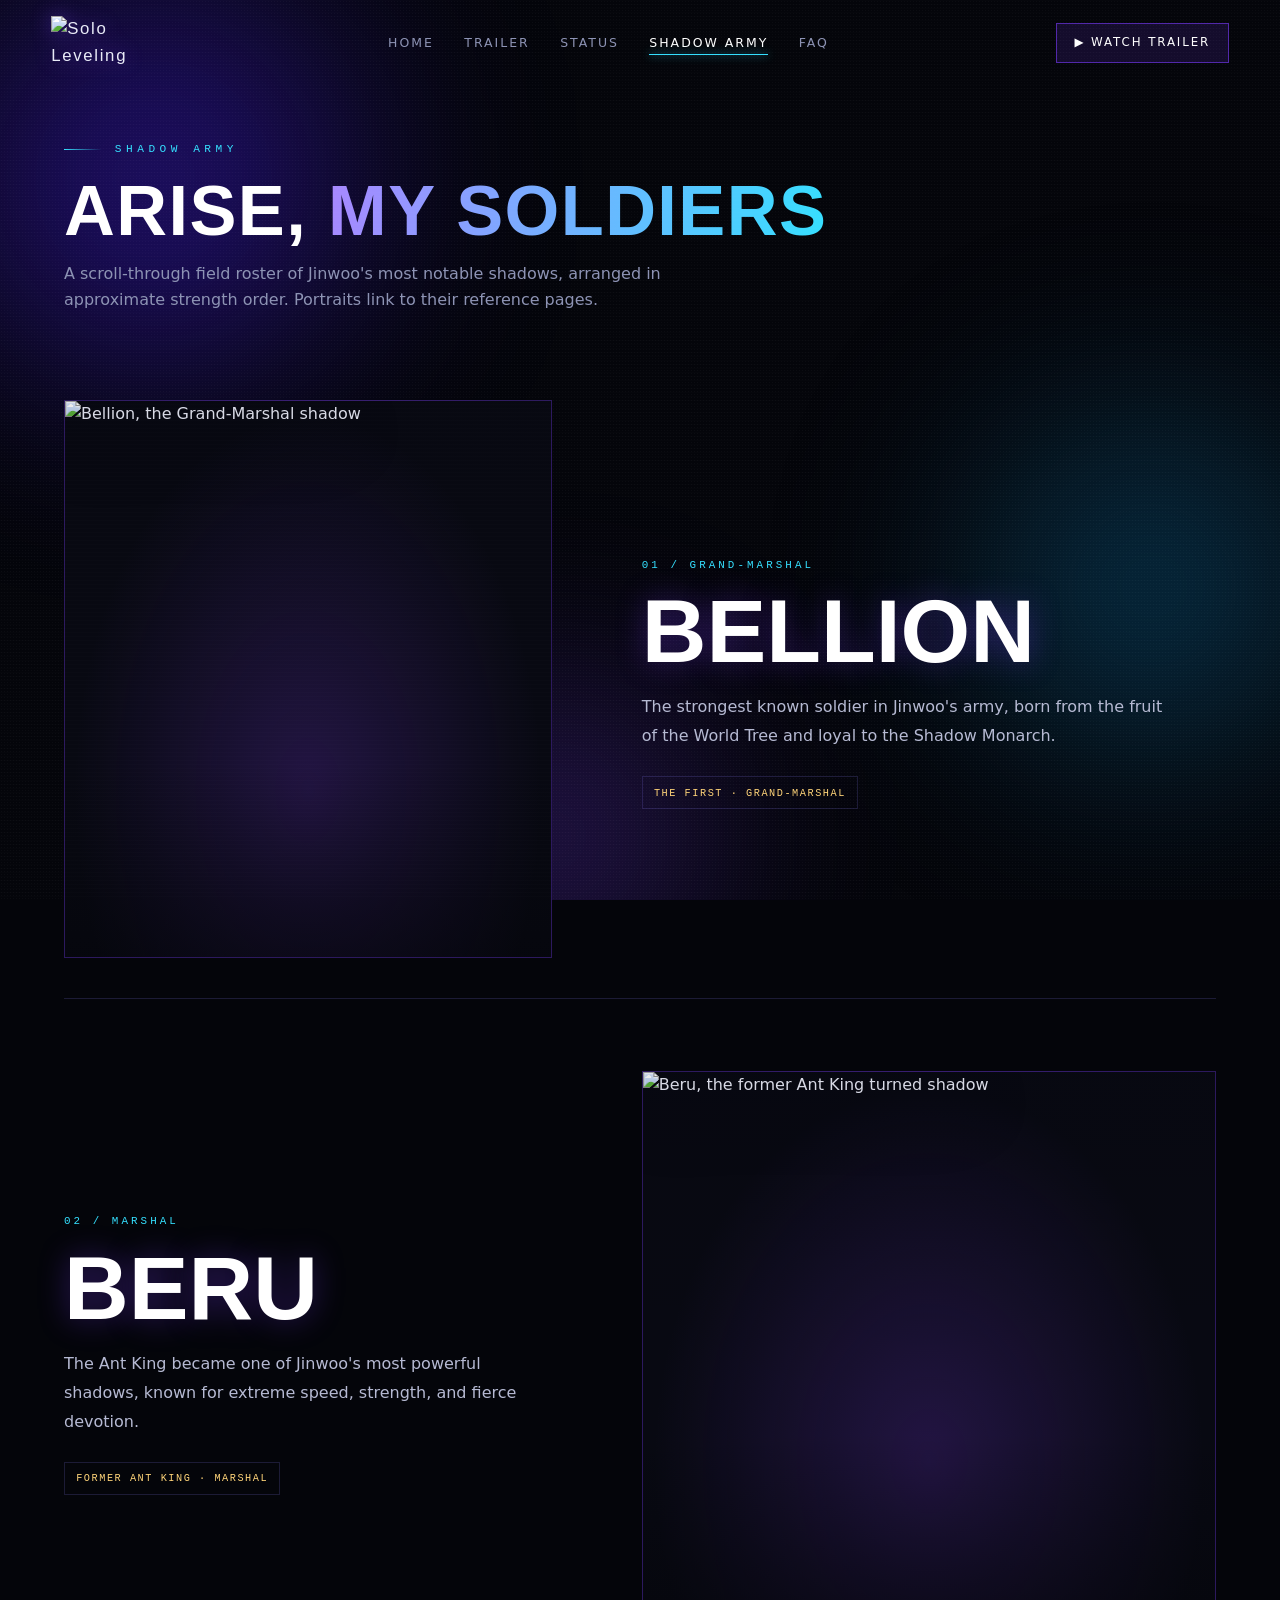
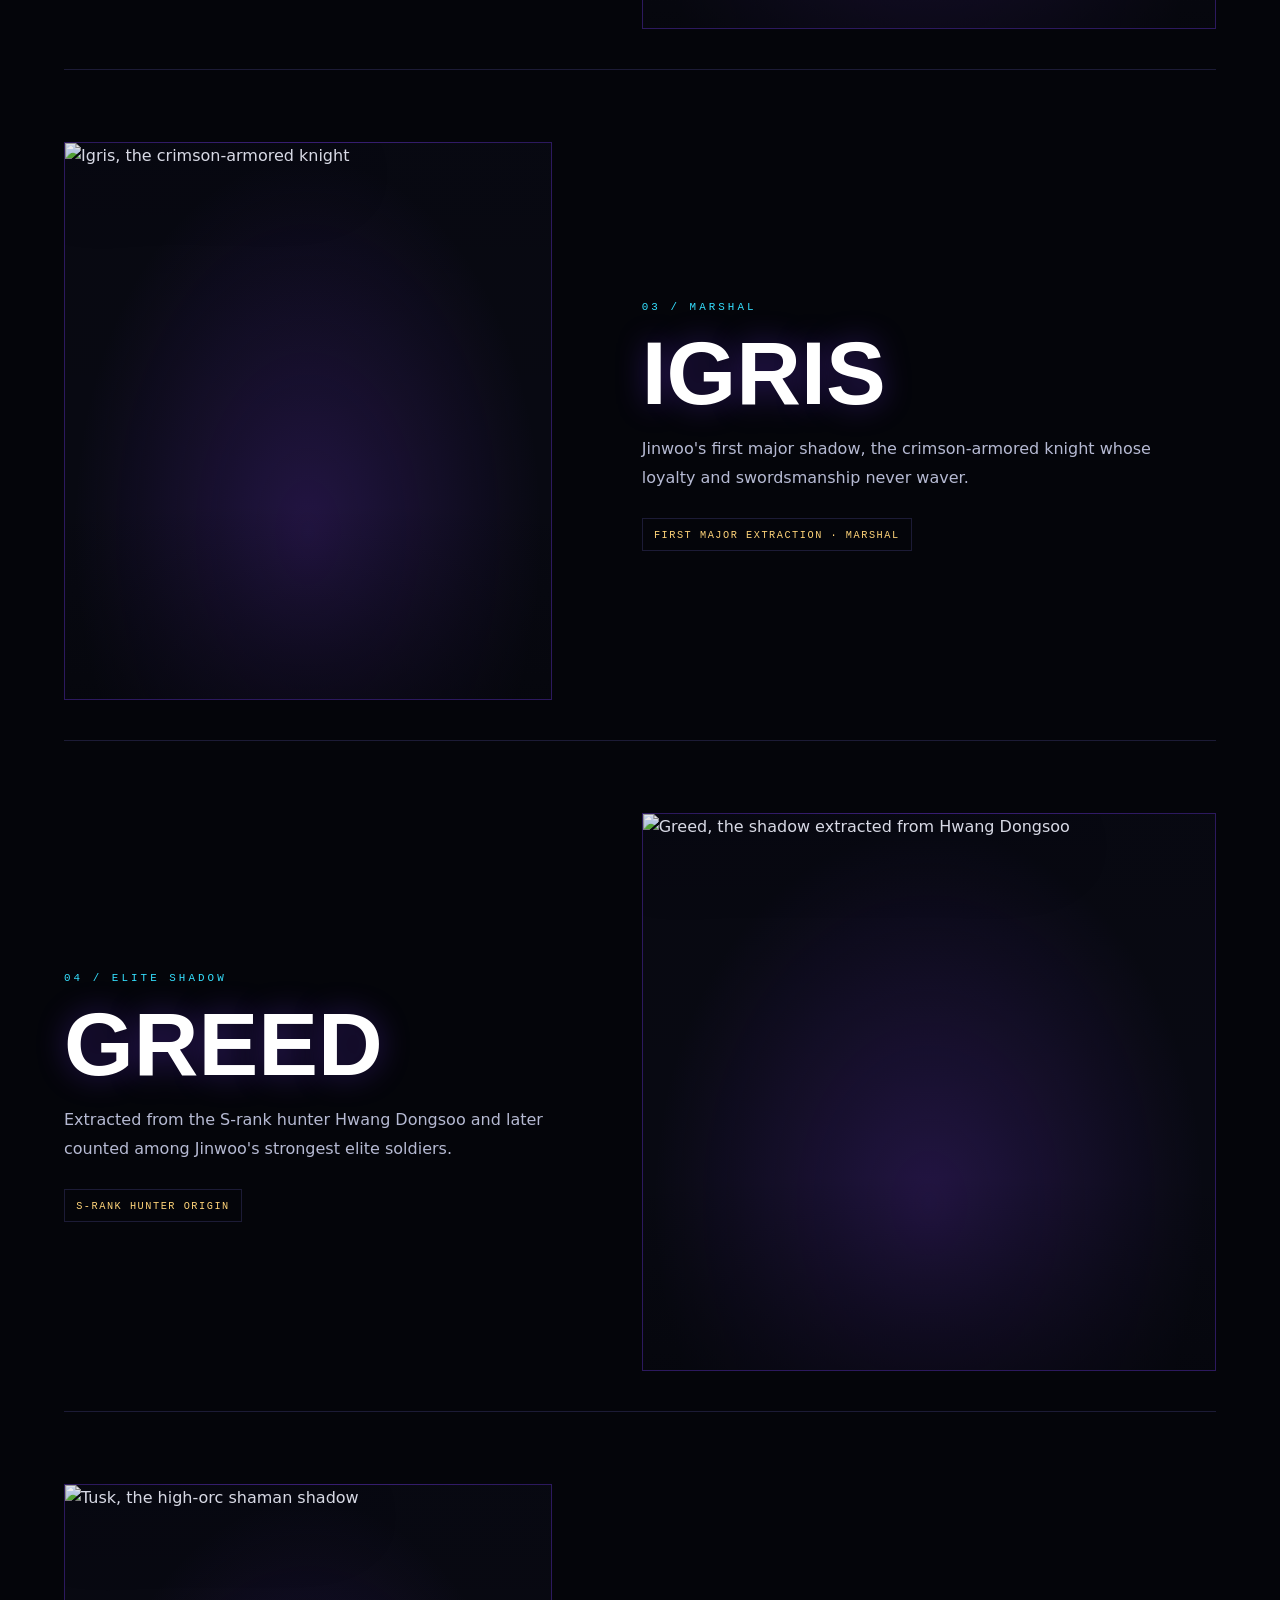
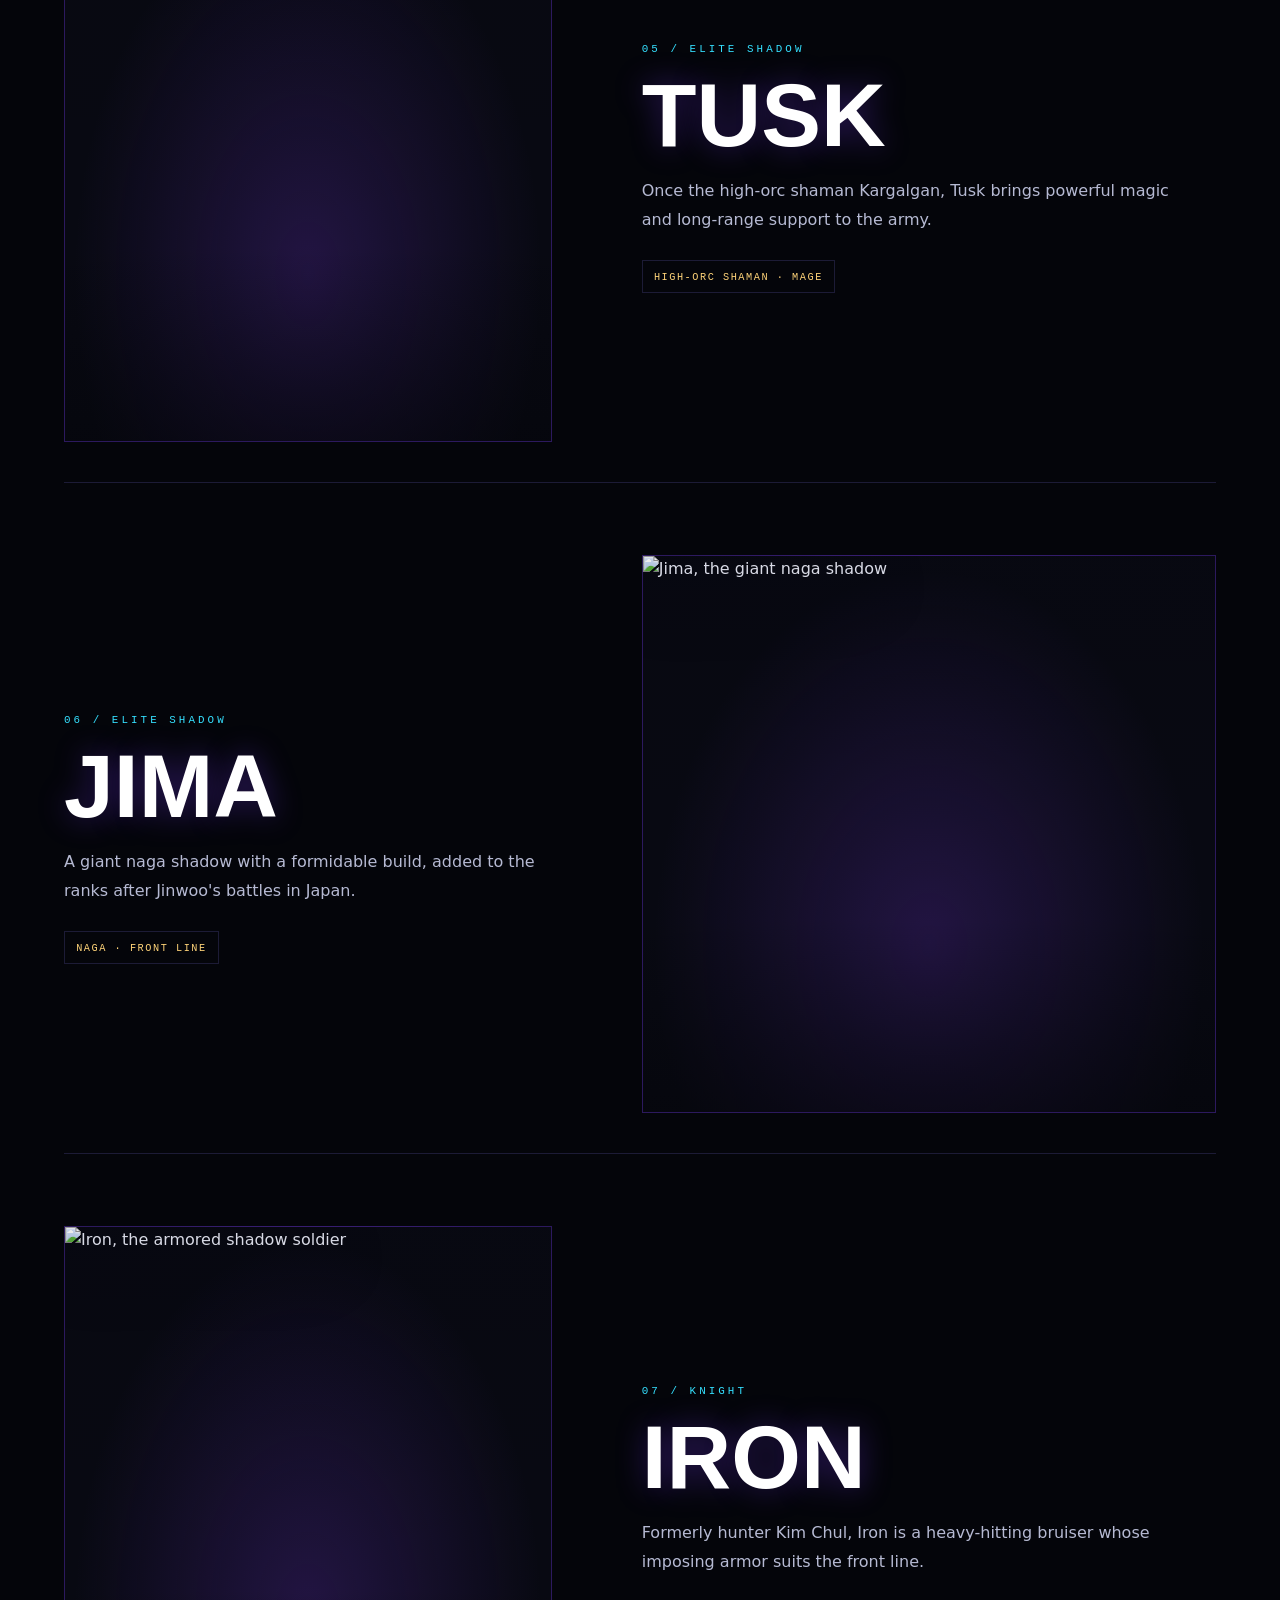
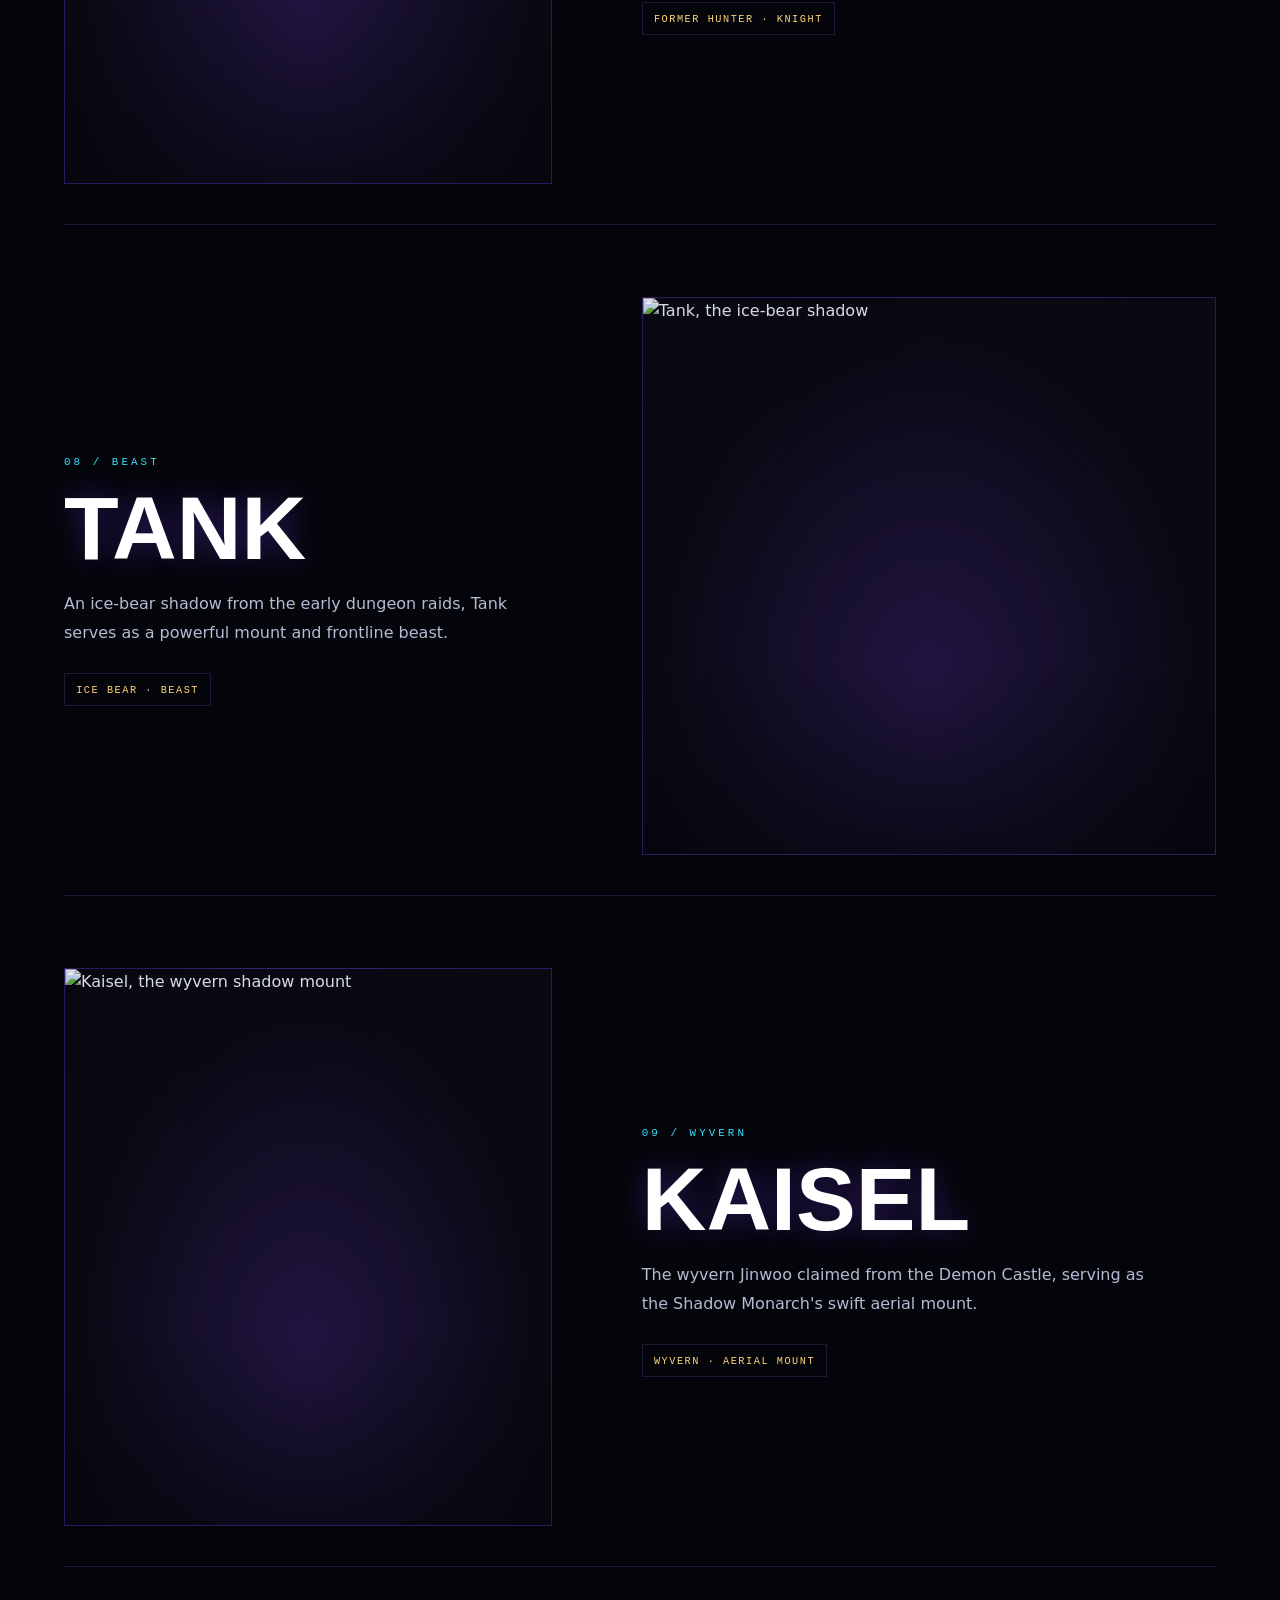
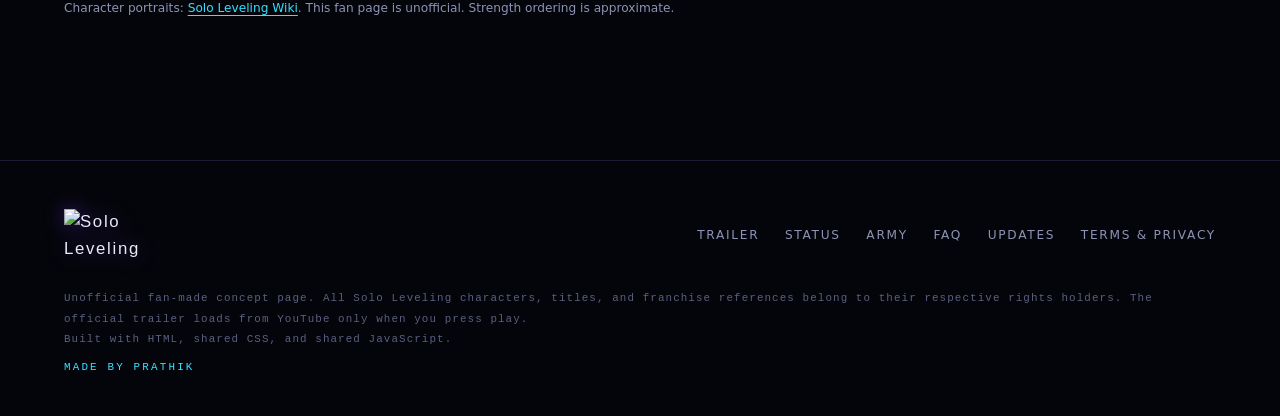
==== army.html @ 115af2bb "Initial commit: Solo Leveling fan site" ====
<!DOCTYPE html>
<html lang="en">
<head>
<meta charset="UTF-8">
<meta name="viewport" content="width=device-width, initial-scale=1.0">
<title>Shadow Army | Solo Leveling Fan Page</title>
<link rel="stylesheet" href="styles.css">
<script src="script.js" defer></script>
</head>
<body data-page="army">
<div class="scanlines"></div>
<div class="ambient"><div class="orb a"></div><div class="orb b"></div><div class="orb c"></div><div class="noise"></div></div>
<div id="progress"></div>
<header id="siteHeader">
  <a class="logo" href="index.html" aria-label="Solo Leveling home">
    <img class="brand-logo" src="https://sololeveling-anime.net/assets/img/common/logo.svg" alt="Solo Leveling">
  </a>
  <nav aria-label="Main navigation">
    <ul>
      <li><a data-page-link="home" href="index.html">Home</a></li>
      <li><a data-page-link="trailer" href="trailer.html">Trailer</a></li>
      <li><a data-page-link="status" href="status.html">Status</a></li>
      <li><a data-page-link="army" href="army.html">Shadow Army</a></li>
      <li><a data-page-link="faq" href="faq.html">FAQ</a></li>
    </ul>
  </nav>
  <div class="header-actions">
    <a class="nav-cta" href="trailer.html">▶ Watch Trailer</a>
    <button class="burger" id="burger" aria-label="Open menu" aria-expanded="false"><i></i></button>
  </div>
</header>
<div id="mobileMenu" aria-label="Mobile navigation">
  <a data-page-link="home" href="index.html">Home</a>
  <a data-page-link="trailer" href="trailer.html">Trailer</a>
  <a data-page-link="status" href="status.html">Status</a>
  <a data-page-link="army" href="army.html">Shadow Army</a>
  <a data-page-link="faq" href="faq.html">FAQ</a>
  <a data-page-link="updates" href="updates.html">Get Notified</a>
</div>
<main><section class="pad" id="army">
  <div class="wrap">
    <div class="eyebrow reveal">Shadow army</div>
    <h2 class="sec-title reveal d1">Arise, <em>my soldiers</em></h2>
    <p class="sec-sub reveal d2">A scroll-through field roster of Jinwoo's most notable shadows, arranged in approximate strength order. Portraits link to their reference pages.</p>

    <div class="shadow-roster">
      <article class="shadow-entry reveal">
        <a class="shadow-portrait" href="https://solo-leveling.fandom.com/wiki/Bellion" target="_blank" rel="noopener noreferrer" aria-label="Bellion portrait source">
          <img src="https://static.wikia.nocookie.net/solo-leveling/images/d/de/Bellion1.jpg/revision/latest/scale-to-width-down/900?cb=20210908183510" alt="Bellion, the Grand-Marshal shadow" loading="lazy">
        </a>
        <div class="shadow-info"><span class="shadow-index">01 / GRAND-MARSHAL</span><h3>Bellion</h3><p>The strongest known soldier in Jinwoo's army, born from the fruit of the World Tree and loyal to the Shadow Monarch.</p><span class="shadow-tag">The first · Grand-Marshal</span></div>
      </article>
      <article class="shadow-entry reveal">
        <a class="shadow-portrait" href="https://solo-leveling.fandom.com/wiki/Beru" target="_blank" rel="noopener noreferrer" aria-label="Beru portrait source">
          <img src="https://static.wikia.nocookie.net/solo-leveling/images/1/1b/Beru0.jpg/revision/latest/scale-to-width-down/900?cb=20250130140143" alt="Beru, the former Ant King turned shadow" loading="lazy">
        </a>
        <div class="shadow-info"><span class="shadow-index">02 / MARSHAL</span><h3>Beru</h3><p>The Ant King became one of Jinwoo's most powerful shadows, known for extreme speed, strength, and fierce devotion.</p><span class="shadow-tag">Former Ant King · Marshal</span></div>
      </article>
      <article class="shadow-entry reveal">
        <a class="shadow-portrait" href="https://solo-leveling.fandom.com/wiki/Igris" target="_blank" rel="noopener noreferrer" aria-label="Igris portrait source">
          <img src="https://static.wikia.nocookie.net/solo-leveling/images/d/d7/Igris22.jpeg/revision/latest/scale-to-width-down/900?cb=20250130123238" alt="Igris, the crimson-armored knight" loading="lazy">
        </a>
        <div class="shadow-info"><span class="shadow-index">03 / MARSHAL</span><h3>Igris</h3><p>Jinwoo's first major shadow, the crimson-armored knight whose loyalty and swordsmanship never waver.</p><span class="shadow-tag">First major extraction · Marshal</span></div>
      </article>
      <article class="shadow-entry reveal">
        <a class="shadow-portrait" href="https://solo-leveling.fandom.com/wiki/Greed" target="_blank" rel="noopener noreferrer" aria-label="Greed portrait source">
          <img src="https://static.wikia.nocookie.net/solo-leveling/images/2/2f/Greed2.jpg/revision/latest/scale-to-width-down/900?cb=20210420162307" alt="Greed, the shadow extracted from Hwang Dongsoo" loading="lazy">
        </a>
        <div class="shadow-info"><span class="shadow-index">04 / ELITE SHADOW</span><h3>Greed</h3><p>Extracted from the S-rank hunter Hwang Dongsoo and later counted among Jinwoo's strongest elite soldiers.</p><span class="shadow-tag">S-rank hunter origin</span></div>
      </article>
      <article class="shadow-entry reveal">
        <a class="shadow-portrait" href="https://solo-leveling.fandom.com/wiki/Tusk" target="_blank" rel="noopener noreferrer" aria-label="Tusk portrait source">
          <img src="https://static.wikia.nocookie.net/solo-leveling/images/d/d9/Tusk0.jpg/revision/latest/scale-to-width-down/900?cb=20250205103358" alt="Tusk, the high-orc shaman shadow" loading="lazy">
        </a>
        <div class="shadow-info"><span class="shadow-index">05 / ELITE SHADOW</span><h3>Tusk</h3><p>Once the high-orc shaman Kargalgan, Tusk brings powerful magic and long-range support to the army.</p><span class="shadow-tag">High-orc shaman · Mage</span></div>
      </article>
      <article class="shadow-entry reveal">
        <a class="shadow-portrait" href="https://solo-leveling.fandom.com/wiki/Jima" target="_blank" rel="noopener noreferrer" aria-label="Jima portrait source">
          <img src="https://static.wikia.nocookie.net/solo-leveling/images/6/6a/Jima1.jpg/revision/latest/scale-to-width-down/900?cb=20240404124459" alt="Jima, the giant naga shadow" loading="lazy">
        </a>
        <div class="shadow-info"><span class="shadow-index">06 / ELITE SHADOW</span><h3>Jima</h3><p>A giant naga shadow with a formidable build, added to the ranks after Jinwoo's battles in Japan.</p><span class="shadow-tag">Naga · Front line</span></div>
      </article>
      <article class="shadow-entry reveal">
        <a class="shadow-portrait" href="https://solo-leveling.fandom.com/wiki/Iron" target="_blank" rel="noopener noreferrer" aria-label="Iron portrait source">
          <img src="https://static.wikia.nocookie.net/solo-leveling/images/e/e3/Iron_3.jpeg/revision/latest/scale-to-width-down/900?cb=20250130114211" alt="Iron, the armored shadow soldier" loading="lazy">
        </a>
        <div class="shadow-info"><span class="shadow-index">07 / KNIGHT</span><h3>Iron</h3><p>Formerly hunter Kim Chul, Iron is a heavy-hitting bruiser whose imposing armor suits the front line.</p><span class="shadow-tag">Former hunter · Knight</span></div>
      </article>
      <article class="shadow-entry reveal">
        <a class="shadow-portrait" href="https://solo-leveling.fandom.com/wiki/Tank" target="_blank" rel="noopener noreferrer" aria-label="Tank portrait source">
          <img src="https://static.wikia.nocookie.net/solo-leveling/images/b/bd/Tank4.jpg/revision/latest/scale-to-width-down/900?cb=20250130135752" alt="Tank, the ice-bear shadow" loading="lazy">
        </a>
        <div class="shadow-info"><span class="shadow-index">08 / BEAST</span><h3>Tank</h3><p>An ice-bear shadow from the early dungeon raids, Tank serves as a powerful mount and frontline beast.</p><span class="shadow-tag">Ice bear · Beast</span></div>
      </article>
      <article class="shadow-entry reveal">
        <a class="shadow-portrait" href="https://solo-leveling.fandom.com/wiki/Kaisel" target="_blank" rel="noopener noreferrer" aria-label="Kaisel portrait source">
          <img src="https://static.wikia.nocookie.net/solo-leveling/images/9/90/Kaisel1.jpg/revision/latest/scale-to-width-down/900?cb=20210922223323" alt="Kaisel, the wyvern shadow mount" loading="lazy">
        </a>
        <div class="shadow-info"><span class="shadow-index">09 / WYVERN</span><h3>Kaisel</h3><p>The wyvern Jinwoo claimed from the Demon Castle, serving as the Shadow Monarch's swift aerial mount.</p><span class="shadow-tag">Wyvern · Aerial mount</span></div>
      </article>
    </div>
    <p class="shadow-credit">Character portraits: <a href="https://solo-leveling.fandom.com/wiki/Shadow_Soldiers" target="_blank" rel="noopener noreferrer">Solo Leveling Wiki</a>. This fan page is unofficial. Strength ordering is approximate.</p>
  </div>
</section></main>
<footer>
  <div class="wrap">
    <div class="foot-grid">
      <a class="logo" href="index.html" aria-label="Solo Leveling home">
        <img class="brand-logo" src="https://sololeveling-anime.net/assets/img/common/logo.svg" alt="Solo Leveling">
      </a>
      <div class="foot-links">
        <a href="trailer.html">Trailer</a>
        <a href="status.html">Status</a>
        <a href="army.html">Army</a>
        <a href="faq.html">FAQ</a>
        <a href="updates.html">Updates</a>
        <a href="terms-privacy.html">Terms &amp; Privacy</a>
      </div>
    </div>
    <p class="copy">Unofficial fan-made concept page. All Solo Leveling characters, titles, and franchise references belong to their respective rights holders. The official trailer loads from YouTube only when you press play.<br>Built with HTML, shared CSS, and shared JavaScript.<br><span class="maker-credit">Made by Prathik</span></p>
  </div>
</footer>

</body>
</html>
---- styles.css ----
/* ============ TOKENS ============ */
:root{
  --void:#04050a;
  --ink:#0a0c16;
  --panel:rgba(16,18,34,.72);
  --violet:#7b3cff;
  --violet-soft:#a887ff;
  --cyan:#35e0ff;
  --gold:#ffd479;
  --danger:#ff4d6d;
  --text:#e9ebf7;
  --muted:#8d93b4;
  --line:rgba(140,130,255,.18);
  --display:"Impact","Haettenschweiler","Franklin Gothic Bold","Arial Narrow",Arial,sans-serif;
  --sans:"Inter","Segoe UI",system-ui,-apple-system,"Helvetica Neue",Arial,sans-serif;
  --mono:"JetBrains Mono",ui-monospace,SFMono-Regular,Menlo,Consolas,monospace;
}
*{box-sizing:border-box;margin:0;padding:0}
html{scroll-behavior:smooth}
body{
  background:var(--void);
  color:var(--text);
  font-family:var(--sans);
  line-height:1.6;
  overflow-x:hidden;
  -webkit-font-smoothing:antialiased;
}
body.locked{overflow:hidden}
img{max-width:100%;display:block}
a{color:inherit;text-decoration:none}
button{font:inherit;cursor:pointer;border:none;background:none;color:inherit}
::selection{background:var(--violet);color:#fff}
::-webkit-scrollbar{width:10px}
::-webkit-scrollbar-track{background:#06070d}
::-webkit-scrollbar-thumb{background:linear-gradient(var(--violet),var(--cyan));border-radius:99px}

/* ============ AMBIENT BACKGROUND ============ */
.ambient{position:fixed;inset:0;z-index:0;pointer-events:none;overflow:hidden}
.orb{position:absolute;border-radius:50%;filter:blur(90px);opacity:.5}
.orb.a{width:52vw;height:52vw;left:-14vw;top:-12vw;background:radial-gradient(circle,#4b1fff,transparent 65%);animation:drift 22s ease-in-out infinite}
.orb.b{width:44vw;height:44vw;right:-12vw;top:34vh;background:radial-gradient(circle,#0b6c9c,transparent 65%);animation:drift 28s ease-in-out infinite reverse}
.orb.c{width:38vw;height:38vw;left:24vw;bottom:-14vw;background:radial-gradient(circle,#7b3cff,transparent 68%);opacity:.35;animation:drift 34s ease-in-out infinite}
@keyframes drift{
  0%,100%{transform:translate3d(0,0,0) scale(1)}
  50%{transform:translate3d(4vw,-4vh,0) scale(1.12)}
}
.noise{position:absolute;inset:0;opacity:.32;
  background-image:radial-gradient(rgba(255,255,255,.09) 1px,transparent 1px);
  background-size:3px 3px;mix-blend-mode:overlay}
.scanlines{position:fixed;inset:0;z-index:60;pointer-events:none;opacity:.35;
  background:repeating-linear-gradient(to bottom,rgba(255,255,255,.035) 0 1px,transparent 1px 4px)}

/* ============ BOOT OVERLAY ============ */
#boot{
  position:fixed;inset:0;z-index:200;background:#020306;
  display:grid;place-items:center;gap:0;transition:opacity .7s ease,visibility .7s;
}
#boot.done{opacity:0;visibility:hidden}
.boot-inner{width:min(440px,84vw);text-align:center;font-family:var(--mono)}
.boot-tag{
  font-size:.72rem;letter-spacing:.42em;color:var(--cyan);text-transform:uppercase;
  border:1px solid rgba(53,224,255,.4);display:inline-block;padding:.35rem .8rem;margin-bottom:1.4rem;
  background:rgba(53,224,255,.06);
}
.boot-title{
  font-family:var(--display);font-size:clamp(1.6rem,5vw,2.4rem);letter-spacing:.06em;
  color:#fff;text-shadow:0 0 22px rgba(123,60,255,.85);margin-bottom:.6rem;
}
.boot-sub{font-size:.78rem;color:var(--muted);letter-spacing:.18em;margin-bottom:1.3rem}
.boot-bar{height:3px;background:rgba(255,255,255,.1);overflow:hidden;border-radius:99px}
.boot-bar span{display:block;height:100%;width:0;background:linear-gradient(90deg,var(--cyan),var(--violet));
  box-shadow:0 0 14px var(--violet);animation:bootFill 1.5s .15s cubic-bezier(.4,0,.2,1) forwards}
@keyframes bootFill{to{width:100%}}
.boot-pct{margin-top:.7rem;font-size:.72rem;color:var(--violet-soft);letter-spacing:.2em}

/* ============ NAV ============ */
#progress{
  position:fixed;top:0;left:0;height:2px;width:0;z-index:120;
  background:linear-gradient(90deg,var(--cyan),var(--violet),var(--gold));
  box-shadow:0 0 12px var(--violet)
}
header{
  position:fixed;top:0;left:0;right:0;z-index:110;
  display:flex;align-items:center;justify-content:space-between;
  padding:1rem clamp(1rem,4vw,3.2rem);
  transition:background .35s ease,backdrop-filter .35s ease,border-color .35s;
  border-bottom:1px solid transparent;
}
header.solid{
  background:rgba(5,6,12,.82);backdrop-filter:blur(14px);
  border-bottom-color:var(--line)
}
.logo{display:flex;align-items:center;gap:.7rem;font-family:var(--display);letter-spacing:.1em;font-size:1.05rem}
.logo .sigil{
  width:30px;height:30px;display:grid;place-items:center;color:var(--cyan);
  border:1px solid rgba(53,224,255,.55);font-size:.85rem;
  box-shadow:0 0 16px rgba(53,224,255,.35) inset,0 0 12px rgba(53,224,255,.2)
}
.brand-logo{display:block;width:110px;height:auto;max-height:60px;object-fit:contain;filter:drop-shadow(0 0 10px rgba(123,60,255,.45))}
.logo b{color:#fff}
.logo span{color:var(--violet-soft);font-family:var(--mono);font-size:.6rem;letter-spacing:.3em;display:block}
nav ul{display:flex;gap:1.9rem;list-style:none;font-size:.78rem;letter-spacing:.16em;text-transform:uppercase}
nav a{color:var(--muted);position:relative;padding:.35rem 0;transition:color .25s}
nav a::after{content:"";position:absolute;left:0;bottom:0;height:1px;width:0;background:var(--cyan);
  transition:width .3s ease;box-shadow:0 0 8px var(--cyan)}
nav a:hover{color:#fff}
nav a:hover::after{width:100%}
.header-actions{display:flex;align-items:center;gap:.7rem}
.nav-cta{
  font-size:.74rem;letter-spacing:.16em;text-transform:uppercase;padding:.6rem 1.1rem;
  border:1px solid rgba(123,60,255,.6);color:#fff;background:rgba(123,60,255,.14);
  transition:.3s;white-space:nowrap
}
.nav-cta:hover{background:var(--violet);box-shadow:0 0 26px rgba(123,60,255,.65)}
.burger{display:none;width:42px;height:38px;border:1px solid var(--line);place-items:center}
.burger i{display:block;width:18px;height:2px;background:#fff;position:relative;transition:.3s}
.burger i::before,.burger i::after{content:"";position:absolute;left:0;width:18px;height:2px;background:#fff;transition:.3s}
.burger i::before{top:-6px}.burger i::after{top:6px}
.burger.on i{background:transparent}
.burger.on i::before{transform:translateY(6px) rotate(45deg)}
.burger.on i::after{transform:translateY(-6px) rotate(-45deg)}
#mobileMenu{
  position:fixed;inset:0;z-index:105;background:rgba(4,5,10,.97);backdrop-filter:blur(10px);
  display:flex;flex-direction:column;justify-content:center;gap:1.4rem;padding:0 12vw;
  transform:translateY(-100%);transition:transform .5s cubic-bezier(.5,0,.2,1)
}
#mobileMenu.on{transform:translateY(0)}
#mobileMenu a{font-family:var(--display);font-size:1.9rem;letter-spacing:.06em;color:#c9cbe4}
#mobileMenu a:hover{color:var(--cyan)}

/* ============ SHARED ============ */
.wrap{width:min(1180px,90vw);margin:0 auto;position:relative;z-index:2}
section{position:relative;z-index:2}
.eyebrow{
  font-family:var(--mono);font-size:.7rem;letter-spacing:.4em;text-transform:uppercase;
  color:var(--cyan);display:flex;align-items:center;gap:.8rem;margin-bottom:1.1rem
}
.eyebrow::before{content:"";width:38px;height:1px;background:linear-gradient(90deg,var(--cyan),transparent)}
h2.sec-title{
  font-family:var(--display);font-size:clamp(2.2rem,6.4vw,4.4rem);line-height:.98;
  letter-spacing:.02em;color:#fff;text-transform:uppercase
}
h2.sec-title em{
  font-style:normal;background:linear-gradient(100deg,var(--violet-soft),var(--cyan));
  -webkit-background-clip:text;background-clip:text;color:transparent
}
.sec-sub{color:var(--muted);max-width:60ch;margin-top:1rem;font-size:1rem}
.pad{padding:clamp(5rem,11vw,9rem) 0}

/* reveal */
.reveal{opacity:0;transform:translateY(46px);transition:opacity .9s cubic-bezier(.2,.7,.2,1),transform .9s cubic-bezier(.2,.7,.2,1)}
.reveal.in{opacity:1;transform:none}
.reveal.d1{transition-delay:.1s}.reveal.d2{transition-delay:.22s}
.reveal.d3{transition-delay:.34s}.reveal.d4{transition-delay:.46s}
.reveal.left{transform:translateX(-52px)}
.reveal.right{transform:translateX(52px)}
.reveal.zoom{transform:scale(.92)}
.reveal.left.in,.reveal.right.in,.reveal.zoom.in{transform:none}

/* ============ HERO ============ */
#hero{
  min-height:100svh;display:flex;align-items:center;overflow:hidden;
  padding:8rem 0 5rem;position:relative
}
.hero-grid{position:relative;z-index:3;display:grid;grid-template-columns:1.25fr .75fr;gap:3rem;align-items:center}
.hero-badge{
  display:inline-flex;align-items:center;gap:.7rem;font-family:var(--mono);font-size:.68rem;
  letter-spacing:.24em;text-transform:uppercase;color:var(--violet-soft);
  border:1px solid rgba(123,60,255,.45);background:rgba(123,60,255,.1);
  padding:.42rem .95rem;margin-bottom:1.5rem
}
.hero-badge i{width:7px;height:7px;border-radius:50%;background:var(--danger);
  box-shadow:0 0 10px var(--danger);animation:blip 1.6s infinite}
@keyframes blip{0%,100%{opacity:1}50%{opacity:.25}}
.hero-h1{
  font-family:var(--display);line-height:.84;letter-spacing:.01em;text-transform:uppercase;
  font-size:clamp(3.4rem,13.5vw,10.5rem);color:#fff;
  text-shadow:0 0 40px rgba(123,60,255,.55),0 0 90px rgba(53,224,255,.18)
}
.hero-h1 .glow{
  display:block;
  background:linear-gradient(100deg,#fff 10%,var(--violet-soft) 45%,var(--cyan) 78%,#fff);
  -webkit-background-clip:text;background-clip:text;color:transparent;
  filter:drop-shadow(0 0 26px rgba(123,60,255,.6))
}
.hero-h1 .thin{font-size:.42em;letter-spacing:.34em;display:block;color:#b9bcdb;margin-top:.5rem;
  text-shadow:0 0 18px rgba(53,224,255,.5)}
.hero-p{color:#a9adc9;max-width:50ch;margin-top:1.5rem;font-size:1.02rem}
.hero-p b{color:#fff;font-weight:600}
.hero-btns{display:flex;flex-wrap:wrap;gap:.9rem;margin-top:2.2rem}
.btn{
  display:inline-flex;align-items:center;gap:.7rem;padding:1rem 1.7rem;
  font-size:.78rem;letter-spacing:.2em;text-transform:uppercase;font-weight:600;
  border:1px solid transparent;transition:.3s cubic-bezier(.2,.7,.2,1);position:relative;overflow:hidden
}
.btn.primary{background:linear-gradient(100deg,var(--violet),#4b1fd6);color:#fff;
  box-shadow:0 0 0 1px rgba(168,135,255,.45),0 14px 40px -12px rgba(123,60,255,.9)}
.btn.primary:hover{transform:translateY(-3px);box-shadow:0 0 0 1px var(--cyan),0 20px 50px -10px rgba(53,224,255,.55)}
.btn.ghost{border-color:var(--line);color:#d6d8ec;background:rgba(255,255,255,.03)}
.btn.ghost:hover{border-color:var(--cyan);color:#fff;box-shadow:0 0 24px -6px rgba(53,224,255,.6)}
.btn.play svg{width:12px;height:12px}
/* countdown */
.countdown{display:flex;gap:1.7rem;margin-top:2.8rem;flex-wrap:wrap}
.cd-item{border-left:1px solid var(--line);padding-left:.9rem}
.cd-item b{font-family:var(--display);font-size:clamp(1.6rem,4vw,2.4rem);color:#fff;display:block;line-height:1;
  font-variant-numeric:tabular-nums}
.cd-item span{font-family:var(--mono);font-size:.6rem;letter-spacing:.26em;color:var(--muted);text-transform:uppercase}
/* hero art card */
.hero-art{position:relative}
.portal{
  position:relative;aspect-ratio:3/4;border:1px solid rgba(123,60,255,.4);
  background:
    radial-gradient(120% 90% at 50% 105%,rgba(53,224,255,.4),transparent 60%),
    radial-gradient(90% 80% at 50% 10%,rgba(123,60,255,.55),transparent 62%),
    linear-gradient(180deg,#0b0d1c,#04050a);
  overflow:hidden;box-shadow:0 0 70px -14px rgba(123,60,255,.75),inset 0 0 60px rgba(0,0,0,.7)
}
.portal::after{
  content:"";position:absolute;inset:0;
  background:repeating-linear-gradient(to bottom,rgba(255,255,255,.045) 0 1px,transparent 1px 5px);
  mix-blend-mode:overlay
}
.portal .ring{
  position:absolute;left:50%;top:50%;width:78%;aspect-ratio:1;transform:translate(-50%,-50%);
  border:1px solid rgba(53,224,255,.4);border-radius:50%;
  box-shadow:0 0 40px rgba(53,224,255,.35),inset 0 0 40px rgba(123,60,255,.4);
  animation:spin 16s linear infinite
}
.portal .ring:nth-child(2){width:56%;border-style:dashed;border-color:rgba(168,135,255,.55);animation-duration:11s;animation-direction:reverse}
.portal .ring:nth-child(3){width:34%;border-color:rgba(255,212,121,.55);animation-duration:7s}
@keyframes spin{to{transform:translate(-50%,-50%) rotate(360deg)}}
.portal .core{
  position:absolute;left:50%;top:50%;translate:-50% -50%;width:16%;aspect-ratio:1;border-radius:50%;
  background:radial-gradient(circle,#fff,var(--cyan) 45%,rgba(123,60,255,0) 72%);
  animation:pulse 3s ease-in-out infinite
}
@keyframes pulse{0%,100%{transform:scale(1);opacity:.9}50%{transform:scale(1.35);opacity:1}}
.portal .eyes{
  position:absolute;left:50%;bottom:11%;translate:-50% 0;display:flex;gap:1.1rem;
  filter:drop-shadow(0 0 12px var(--cyan))
}
.portal .eyes i{width:26px;height:6px;background:var(--cyan);transform:skewX(-28deg);
  box-shadow:0 0 18px var(--cyan);animation:blink 5s infinite}
.portal .eyes i:last-child{animation-delay:.4s}
@keyframes blink{0%,92%,100%{opacity:1}95%{opacity:.1}}
.window-tag{
  position:absolute;left:1rem;top:1rem;font-family:var(--mono);font-size:.6rem;letter-spacing:.24em;
  color:var(--cyan);border:1px solid rgba(53,224,255,.4);padding:.3rem .6rem;background:rgba(4,6,12,.7)
}
.window-tag.bot{top:auto;bottom:1rem;left:auto;right:1rem;color:var(--gold);border-color:rgba(255,212,121,.45)}
.float-chip{
  position:absolute;font-family:var(--mono);font-size:.62rem;letter-spacing:.18em;
  background:rgba(8,9,18,.86);border:1px solid var(--line);padding:.5rem .8rem;color:#cfd2ea;
  backdrop-filter:blur(6px)
}
.float-chip.c1{left:-1.4rem;bottom:18%;border-left:2px solid var(--cyan)}
.float-chip.c2{right:-1rem;top:22%;border-left:2px solid var(--gold)}
.scroll-hint{
  position:absolute;left:50%;bottom:2rem;translate:-50% 0;z-index:4;text-align:center;
  font-family:var(--mono);font-size:.6rem;letter-spacing:.34em;color:var(--muted);text-transform:uppercase
}
.scroll-hint i{display:block;width:1px;height:52px;margin:.7rem auto 0;
  background:linear-gradient(var(--cyan),transparent);animation:drop 1.9s ease-in-out infinite}
@keyframes drop{0%{transform:scaleY(.2);opacity:0}40%{opacity:1}100%{transform:scaleY(1);opacity:0}}
/* floor grid */
.floor{
  position:absolute;left:-50%;bottom:-6%;width:200%;height:56%;z-index:1;
  background-image:linear-gradient(rgba(123,60,255,.35) 1px,transparent 1px),
                   linear-gradient(90deg,rgba(53,224,255,.22) 1px,transparent 1px);
  background-size:70px 70px;
  transform:perspective(340px) rotateX(74deg);
  transform-origin:bottom center;
  -webkit-mask-image:linear-gradient(to top,#000 5%,transparent 78%);
  mask-image:linear-gradient(to top,#000 5%,transparent 78%);
  animation:floorRun 5s linear infinite
}
@keyframes floorRun{to{background-position:0 70px,0 0}}
/* particles */
.particles{position:absolute;inset:0;z-index:2;pointer-events:none;overflow:hidden}
.particles i{position:absolute;width:3px;height:3px;border-radius:50%;background:var(--cyan);
  box-shadow:0 0 10px var(--cyan);animation:rise linear infinite}
@keyframes rise{
  0%{transform:translateY(0) scale(.4);opacity:0}
  15%{opacity:.9}
  100%{transform:translateY(-88vh) scale(1);opacity:0}
}

/* ============ MARQUEE ============ */
.marquee{
  border-top:1px solid var(--line);border-bottom:1px solid var(--line);
  background:linear-gradient(90deg,rgba(123,60,255,.14),rgba(53,224,255,.1));
  overflow:hidden;padding:.85rem 0;position:relative;z-index:3
}
.marquee ul{display:flex;gap:3rem;list-style:none;width:max-content;animation:slide 26s linear infinite;
  font-family:var(--display);letter-spacing:.14em;font-size:.95rem;color:#dcdff5;text-transform:uppercase}
.marquee li{display:flex;align-items:center;gap:3rem;white-space:nowrap}
.marquee li::after{content:"◆";color:var(--cyan);font-size:.6rem}
@keyframes slide{to{transform:translateX(-50%)}}

/* ============ TRAILER ============ */
.trailer-shell{
  display:grid;grid-template-columns:1.55fr .95fr;gap:2.4rem;align-items:center
}
.trailer-shell-secondary{margin-top:4.5rem;padding-top:3.5rem;border-top:1px solid var(--line)}
.player{
  position:relative;aspect-ratio:16/9;border:1px solid rgba(123,60,255,.42);
  background:
    radial-gradient(90% 120% at 50% 0%,rgba(123,60,255,.5),transparent 60%),
    radial-gradient(80% 90% at 50% 110%,rgba(53,224,255,.35),transparent 62%),
    linear-gradient(180deg,#0a0b18,#04050b);
  display:block;width:100%;padding:0;text-align:left;overflow:hidden;cursor:pointer;
  box-shadow:0 30px 90px -30px rgba(123,60,255,.85)
}
.player img{position:absolute;inset:0;width:100%;height:100%;object-fit:cover;opacity:.82;transition:opacity .3s}
.player:hover img{opacity:1}
.player:hover .pbtn{transform:translate(-50%,-50%) scale(1.08)}
.player::after{content:"";position:absolute;inset:0;pointer-events:none;
  background:repeating-linear-gradient(to bottom,rgba(255,255,255,.05) 0 1px,transparent 1px 5px);mix-blend-mode:overlay}
.player .psil{
  position:absolute;inset:0;display:grid;place-items:center;
  font-family:var(--display);font-size:clamp(2.4rem,9vw,6rem);color:rgba(255,255,255,.07);
  letter-spacing:.06em;user-select:none
}
.pbtn{
  position:absolute;left:50%;top:50%;translate:-50% -50%;z-index:3;
  width:86px;height:86px;border-radius:50%;display:grid;place-items:center;
  background:rgba(255,255,255,.1);backdrop-filter:blur(6px);
  border:1px solid rgba(255,255,255,.4);transition:.35s cubic-bezier(.2,.7,.2,1);
  box-shadow:0 0 0 1px rgba(53,224,255,.4),0 0 50px rgba(53,224,255,.45)
}
.pbtn::before{content:"";position:absolute;inset:-14px;border-radius:50%;border:1px solid rgba(53,224,255,.35);
  animation:ripple 2.4s ease-out infinite}
@keyframes ripple{0%{transform:scale(.85);opacity:.9}100%{transform:scale(1.28);opacity:0}}
.pbtn svg{width:24px;height:24px;fill:#fff;margin-left:4px}
.ptime{position:absolute;left:1rem;bottom:1rem;z-index:3;font-family:var(--mono);font-size:.62rem;
  letter-spacing:.2em;color:#cfd2ea;background:rgba(4,6,12,.75);padding:.3rem .6rem;border:1px solid var(--line)}
.ptide{position:absolute;left:0;bottom:0;height:2px;width:34%;background:linear-gradient(90deg,var(--cyan),var(--violet));
  box-shadow:0 0 12px var(--cyan);animation:ptideRun 5.5s ease-in-out infinite}
@keyframes ptideRun{0%{width:8%}55%{width:38%}100%{width:8%}}
.trailer-copy ul{list-style:none;margin-top:1.6rem;display:grid;gap:.85rem}
.trailer-copy li{display:flex;gap:.8rem;font-size:.92rem;color:#b6bad3}
.trailer-copy li b{color:#fff}
.trailer-copy li::before{content:"▸";color:var(--cyan);flex:none}
.meta-row{display:flex;gap:1.6rem;flex-wrap:wrap;margin-top:1.8rem;font-family:var(--mono);font-size:.66rem;
  letter-spacing:.2em;color:var(--muted);text-transform:uppercase}
.meta-row span{border:1px solid var(--line);padding:.4rem .7rem;background:rgba(255,255,255,.02)}

/* ============ STATS (SYSTEM WINDOW) ============ */
.sys{
  border:1px solid rgba(53,224,255,.35);background:var(--panel);backdrop-filter:blur(10px);
  box-shadow:0 0 60px -20px rgba(53,224,255,.5),inset 0 0 60px rgba(53,224,255,.05);
  position:relative;padding:clamp(1.6rem,4vw,3rem)
}
.sys::before,.sys::after{
  content:"";position:absolute;width:16px;height:16px;border:2px solid var(--cyan)
}
.sys::before{left:-1px;top:-1px;border-right:0;border-bottom:0}
.sys::after{right:-1px;bottom:-1px;border-left:0;border-top:0}
.sys-head{display:flex;justify-content:space-between;align-items:flex-start;gap:1rem;flex-wrap:wrap;
  border-bottom:1px solid var(--line);padding-bottom:1.2rem;margin-bottom:1.8rem}
.sys-head h3{font-family:var(--mono);font-size:.78rem;letter-spacing:.32em;color:var(--cyan);text-transform:uppercase}
.lvl{font-family:var(--display);font-size:clamp(2.6rem,8vw,4.6rem);color:#fff;line-height:1}
.lvl small{font-size:.3em;color:var(--muted);letter-spacing:.24em;display:block;font-family:var(--mono)}
.stat-grid{display:grid;grid-template-columns:repeat(2,1fr);gap:1.4rem 2.6rem}
.stat .top{display:flex;justify-content:space-between;font-family:var(--mono);font-size:.68rem;
  letter-spacing:.22em;color:#c3c7e2;text-transform:uppercase;margin-bottom:.5rem}
.stat .top b{color:var(--gold)}
.bar{height:6px;background:rgba(255,255,255,.07);position:relative;overflow:hidden}
.bar i{position:absolute;inset:0 auto 0 0;width:0;background:linear-gradient(90deg,var(--cyan),var(--violet));
  transition:width 1.4s cubic-bezier(.2,.7,.2,1);box-shadow:0 0 14px var(--violet)}
.bar::after{content:"";position:absolute;inset:0 auto 0 -40%;width:32%;opacity:0;background:linear-gradient(90deg,transparent,rgba(255,255,255,.85),transparent)}
.sys.scanned .bar::after{opacity:1;animation:statScan 1s ease-out both}
.sys.scanned .stat:nth-child(2) .bar::after{animation-delay:.12s}
.sys.scanned .stat:nth-child(3) .bar::after{animation-delay:.24s}
.sys.scanned .stat:nth-child(4) .bar::after{animation-delay:.36s}
.sys.scanned .stat:nth-child(5) .bar::after{animation-delay:.48s}
.sys.scanned .stat:nth-child(6) .bar::after{animation-delay:.6s}
@keyframes statScan{from{transform:translateX(0)}to{transform:translateX(440%);opacity:0}}
.jinwoo-profile{display:grid;grid-template-columns:180px 1fr;gap:1.6rem;align-items:center;padding:1.5rem 0 1.8rem;border-bottom:1px solid var(--line)}
.jinwoo-portrait{position:relative;display:block;aspect-ratio:4/5;overflow:hidden;border:1px solid rgba(53,224,255,.3);background:radial-gradient(ellipse,rgba(83,49,158,.48),#080912 70%)}
.jinwoo-portrait::before{content:"";position:absolute;z-index:1;inset:12%;border:1px solid rgba(53,224,255,.35);animation:portraitPulse 4s ease-in-out infinite}
.jinwoo-portrait img{width:100%;height:100%;object-fit:cover;object-position:50% 22%;filter:grayscale(.2) contrast(1.08);animation:portraitFloat 6s ease-in-out infinite}
.portrait-scan{position:absolute;z-index:2;left:0;right:0;top:-20%;height:20%;pointer-events:none;background:linear-gradient(transparent,rgba(53,224,255,.18),transparent);animation:portraitSweep 5s ease-in-out infinite}
@keyframes portraitPulse{0%,100%{transform:scale(.94);opacity:.35}50%{transform:scale(1.04);opacity:.9}}
@keyframes portraitFloat{0%,100%{transform:scale(1) translateY(0)}50%{transform:scale(1.035) translateY(-4px)}}
@keyframes portraitSweep{0%,12%{top:-25%}62%,100%{top:110%}}
.profile-kicker{font-family:var(--mono);font-size:.64rem;letter-spacing:.2em;color:var(--cyan)}
.jinwoo-bio h3{font-family:var(--display);font-size:clamp(1.7rem,3.6vw,2.8rem);line-height:1.06;color:#fff;text-transform:uppercase;margin:.55rem 0 .8rem}
.jinwoo-bio p{max-width:62ch;color:#b6bad3;font-size:.9rem;line-height:1.75}
.ability-list{display:flex;flex-wrap:wrap;gap:.5rem;margin-top:1rem}
.ability-list span{padding:.38rem .55rem;border:1px solid rgba(53,224,255,.24);font-family:var(--mono);font-size:.58rem;letter-spacing:.1em;color:#c9eaff;text-transform:uppercase}
.stat-disclaimer,.profile-source{font-family:var(--mono);font-size:.62rem;letter-spacing:.08em;color:var(--muted)}
.stat-disclaimer{margin:1.1rem 0}
.profile-source{margin-top:1.5rem}
.profile-source a{color:var(--cyan);text-decoration:underline;text-underline-offset:3px}
.class-row{display:grid;grid-template-columns:repeat(3,1fr);gap:1rem;margin-top:2.2rem}
.class-card{border:1px solid var(--line);background:rgba(255,255,255,.025);padding:1.1rem;text-align:center}
.class-card b{display:block;font-family:var(--display);font-size:1.35rem;color:#fff;letter-spacing:.05em}
.class-card span{font-family:var(--mono);font-size:.6rem;letter-spacing:.24em;color:var(--muted);text-transform:uppercase}

/* ============ SHADOW ARMY ============ */
.army{display:grid;grid-template-columns:repeat(auto-fit,minmax(230px,1fr));gap:1.2rem;margin-top:3rem}
.card{
  position:relative;border:1px solid var(--line);background:linear-gradient(180deg,rgba(255,255,255,.045),rgba(255,255,255,.012));
  padding:1.7rem 1.4rem 1.5rem;overflow:hidden;transition:.4s cubic-bezier(.2,.7,.2,1)
}
.card::before{
  content:"";position:absolute;inset:0;opacity:0;transition:.4s;
  background:radial-gradient(90% 70% at 50% 0%,rgba(123,60,255,.35),transparent 70%)
}
.card:hover{transform:translateY(-8px);border-color:rgba(168,135,255,.55);
  box-shadow:0 26px 60px -26px rgba(123,60,255,.9)}
.card:hover::before{opacity:1}
.card .rank{
  font-family:var(--mono);font-size:.6rem;letter-spacing:.26em;color:var(--gold);
  border:1px solid rgba(255,212,121,.4);padding:.22rem .5rem;display:inline-block
}
.card h3{font-family:var(--display);font-size:1.5rem;letter-spacing:.04em;color:#fff;margin:1.1rem 0 .35rem;
  text-transform:uppercase;position:relative;z-index:2}
.card p{font-size:.86rem;color:var(--muted);position:relative;z-index:2}
.card .kpi{margin-top:1.2rem;display:flex;gap:1rem;font-family:var(--mono);font-size:.6rem;
  letter-spacing:.18em;color:#9aa0bf;position:relative;z-index:2}
.card .kpi b{color:var(--cyan)}
.card .wire{
  position:absolute;right:-30px;bottom:-30px;width:120px;height:120px;border:1px solid rgba(123,60,255,.35);
  border-radius:50%;transition:.6s
}
.card:hover .wire{transform:scale(1.35);border-color:rgba(53,224,255,.5)}

/* ============ SHADOW ROSTER ============ */
.shadow-roster{margin-top:3rem;display:grid;gap:2rem}
.shadow-entry{min-height:66vh;display:grid;grid-template-columns:minmax(260px,.85fr) 1fr;gap:clamp(2rem,7vw,6rem);
  align-items:center;padding:2.5rem 0;border-bottom:1px solid var(--line);scroll-margin-top:100px}
.shadow-entry:nth-child(even) .shadow-portrait{order:2}
.shadow-portrait{position:relative;display:grid;place-items:center;min-height:420px;height:min(62vh,680px);overflow:hidden;
  border:1px solid rgba(123,60,255,.32);background:radial-gradient(ellipse at 50% 70%,rgba(89,45,169,.32),transparent 68%),#080912}
.shadow-portrait::after{content:"";position:absolute;inset:0;pointer-events:none;background:linear-gradient(0deg,rgba(4,5,10,.56),transparent 35%,rgba(4,5,10,.08))}
.shadow-portrait img{width:100%;height:100%;object-fit:contain;transition:transform .55s cubic-bezier(.2,.7,.2,1),filter .55s;filter:drop-shadow(0 18px 40px rgba(0,0,0,.48))}
.shadow-portrait:hover img{transform:scale(1.04);filter:drop-shadow(0 18px 50px rgba(123,60,255,.35))}
.shadow-info{max-width:560px}
.shadow-index{font-family:var(--mono);font-size:.68rem;letter-spacing:.28em;color:var(--cyan)}
.shadow-info h3{font-family:var(--display);font-size:clamp(3rem,7vw,6.5rem);line-height:.96;color:#fff;text-transform:uppercase;margin:.8rem 0 1.2rem;text-shadow:0 0 30px rgba(123,60,255,.35)}
.shadow-info p{max-width:52ch;color:#b6bad3;font-size:1rem;line-height:1.8}
.shadow-tag{display:inline-block;margin-top:1.6rem;padding:.45rem .7rem;border:1px solid var(--line);font-family:var(--mono);font-size:.64rem;letter-spacing:.15em;color:var(--gold);text-transform:uppercase}
.shadow-credit{padding-top:2rem;color:var(--muted);font-size:.76rem}
.shadow-credit a{color:var(--cyan);text-decoration:underline;text-underline-offset:3px}

/* ============ TERMS AND PRIVACY ============ */
.legal-content{width:min(850px,90vw)}
.legal-block{padding:2.2rem 0;border-bottom:1px solid var(--line)}
.legal-block h2{font-family:var(--display);font-size:1.8rem;line-height:1.15;color:#fff;text-transform:uppercase;margin-bottom:1rem}
.legal-block p,.legal-note{max-width:78ch;color:#b6bad3;font-size:.95rem;line-height:1.85;margin-top:.9rem}
.legal-note{padding-top:1.5rem;color:var(--muted);font-size:.8rem}

/* ============ TIMELINE ============ */
.steps{margin-top:3rem;position:relative;display:grid;gap:1.4rem}
.steps::before{content:"";position:absolute;left:19px;top:0;bottom:0;width:1px;
  background:linear-gradient(var(--violet),var(--cyan),transparent)}
.step{display:grid;grid-template-columns:40px 1fr;gap:1.4rem;align-items:start}
.step .dot{
  width:40px;height:40px;border-radius:50%;display:grid;place-items:center;font-family:var(--mono);font-size:.68rem;
  border:1px solid rgba(123,60,255,.6);background:#08090f;color:var(--cyan);box-shadow:0 0 22px -4px rgba(123,60,255,.9)
}
.step .body{border:1px solid var(--line);background:rgba(255,255,255,.02);padding:1.3rem 1.5rem;
  transition:.35s}
.step .body:hover{border-color:rgba(53,224,255,.45);transform:translateX(6px)}
.step h4{font-family:var(--display);font-size:1.28rem;letter-spacing:.04em;color:#fff;text-transform:uppercase}
.step .when{font-family:var(--mono);font-size:.62rem;letter-spacing:.24em;color:var(--gold);text-transform:uppercase}
.step p{font-size:.88rem;color:var(--muted);margin-top:.5rem}

/* ============ FAQ ============ */
.faq{margin-top:2.8rem;border-top:1px solid var(--line)}
.q{border-bottom:1px solid var(--line)}
.q button{width:100%;display:flex;justify-content:space-between;align-items:center;gap:1rem;
  padding:1.4rem .2rem;text-align:left;font-size:1rem;color:#e5e7f6;transition:.3s}
.q button:hover{color:var(--cyan)}
.q button .sign{font-family:var(--mono);color:var(--violet-soft);font-size:1.2rem;transition:.3s;flex:none}
.q.on button .sign{transform:rotate(45deg);color:var(--cyan)}
.q .a{max-height:0;overflow:hidden;transition:max-height .45s cubic-bezier(.2,.7,.2,1)}
.q .a p{color:var(--muted);font-size:.92rem;padding:0 2.4rem 1.5rem .2rem}

/* ============ CTA ============ */
.cta-band{
  position:relative;border:1px solid rgba(123,60,255,.4);overflow:hidden;
  background:
    radial-gradient(90% 130% at 12% 0%,rgba(123,60,255,.42),transparent 60%),
    radial-gradient(80% 120% at 92% 110%,rgba(53,224,255,.28),transparent 62%),
    linear-gradient(180deg,#0a0b18,#05060d);
  padding:clamp(2.4rem,6vw,4.4rem)
}
.cta-band h2{font-size:clamp(2rem,6vw,3.6rem)}
.form{display:flex;gap:.7rem;flex-wrap:wrap;margin-top:1.8rem;max-width:620px}
.form input{
  flex:1 1 240px;background:rgba(4,6,12,.7);border:1px solid var(--line);color:#fff;
  padding:1rem 1.1rem;font-family:var(--mono);font-size:.82rem;letter-spacing:.06em;outline:none;transition:.3s
}
.form input:focus{border-color:var(--cyan);box-shadow:0 0 0 3px rgba(53,224,255,.15)}
.form input::placeholder{color:#5d6280}
.form-msg{font-family:var(--mono);font-size:.72rem;letter-spacing:.14em;margin-top:.9rem;min-height:1.2em;color:var(--cyan)}
.form-msg.err{color:var(--danger)}
.tiny{font-size:.74rem;color:#6f7491;margin-top:.6rem}

/* ============ FOOTER ============ */
footer{border-top:1px solid var(--line);padding:3rem 0 2.4rem;margin-top:0;position:relative;z-index:2}
.foot-grid{display:flex;justify-content:space-between;gap:2rem;flex-wrap:wrap;align-items:center}
.foot-links{display:flex;gap:1.6rem;font-size:.76rem;letter-spacing:.14em;text-transform:uppercase;color:var(--muted);flex-wrap:wrap}
.foot-links a:hover{color:var(--cyan)}
.copy{font-family:var(--mono);font-size:.68rem;color:#5b6080;letter-spacing:.1em;margin-top:1.6rem;line-height:1.9}
.maker-credit{display:inline-block;margin-top:.45rem;color:var(--cyan);text-transform:uppercase;letter-spacing:.2em}

/* ============ MODAL ============ */
#modal{
  position:fixed;inset:0;z-index:180;display:grid;place-items:center;padding:1.2rem;
  background:rgba(2,3,7,.9);backdrop-filter:blur(10px);opacity:0;visibility:hidden;transition:.4s
}
#modal.on{opacity:1;visibility:visible}
.modal-box{
  width:min(960px,100%);border:1px solid rgba(53,224,255,.4);background:#04050b;position:relative;
  box-shadow:0 0 90px -20px rgba(53,224,255,.7);transform:scale(.94);transition:.45s cubic-bezier(.2,.7,.2,1)
}
#modal.on .modal-box{transform:scale(1)}
.modal-head{display:flex;justify-content:space-between;align-items:center;padding:.9rem 1.2rem;
  border-bottom:1px solid var(--line);font-family:var(--mono);font-size:.66rem;letter-spacing:.26em;color:var(--cyan);
  text-transform:uppercase}
.modal-close{font-size:1.3rem;color:#fff;line-height:1;padding:.2rem .5rem;border:1px solid var(--line);transition:.3s}
.modal-close:hover{border-color:var(--danger);color:var(--danger)}
.screen{position:relative;aspect-ratio:16/9;overflow:hidden;background:#020307}
.screen iframe{position:absolute;inset:0;width:100%;height:100%;border:0}
.modal-foot{display:flex;justify-content:flex-end;padding:.8rem 1.2rem;font-family:var(--mono);
  font-size:.68rem;letter-spacing:.12em;color:var(--cyan);text-transform:uppercase}
.modal-foot a:hover{color:#fff}
.mnote{font-family:var(--mono);font-size:.62rem;color:#6a7090;padding:.6rem 1.2rem 1rem;letter-spacing:.08em}

/* ============ RESPONSIVE ============ */
@media (max-width:1000px){
  .hero-grid{grid-template-columns:1fr;gap:2.6rem}
  .hero-art{max-width:420px}
  .float-chip.c1{left:0}.float-chip.c2{right:0}
  .trailer-shell{grid-template-columns:1fr}
}
@media (max-width:760px){
  nav,.nav-cta{display:none}
  .burger{display:grid}
  .stat-grid{grid-template-columns:1fr}
  .class-row{grid-template-columns:1fr}
  .cd-item b{font-size:1.7rem}
  .countdown{gap:1.1rem}
  .pbtn{width:64px;height:64px}
  .pbtn svg{width:18px;height:18px}
  .jinwoo-profile{grid-template-columns:120px 1fr;gap:1rem}
  .ability-list span{font-size:.52rem}
  .shadow-entry{min-height:unset;grid-template-columns:1fr;gap:1.5rem;padding:2rem 0}
  .shadow-entry:nth-child(even) .shadow-portrait{order:0}
  .shadow-portrait{height:min(65vh,540px);min-height:320px}
  .shadow-info h3{font-size:3.5rem}
}
@media (max-width:420px){
  .hero-h1{font-size:3.1rem}
  .hero-badge{font-size:.58rem;letter-spacing:.16em}
  .jinwoo-profile{grid-template-columns:1fr}
  .jinwoo-portrait{width:min(220px,70%);margin-inline:auto}
  .jinwoo-bio{text-align:center}
  .ability-list{justify-content:center}
}
@media (prefers-reduced-motion:reduce){
  *{animation-duration:.001ms !important;animation-iteration-count:1 !important;transition-duration:.01ms !important}
  html{scroll-behavior:auto}
  .reveal{opacity:1;transform:none}
}

/* ============ MULTI-PAGE NAVIGATION ============ */
nav a[aria-current="page"]{color:#fff}
nav a[aria-current="page"]::after{width:100%}
#mobileMenu a[aria-current="page"]{color:var(--cyan)}
.route-grid{display:grid;grid-template-columns:repeat(3,minmax(0,1fr));gap:1rem;margin-top:2rem}
.route-card{display:flex;min-height:150px;flex-direction:column;justify-content:space-between;gap:1rem;padding:1.35rem;
  border:1px solid var(--line);background:rgba(16,18,34,.48);transition:border-color .25s,transform .25s,background .25s}
.route-card:hover{border-color:rgba(53,224,255,.55);background:rgba(16,18,34,.82);transform:translateY(-3px)}
.route-card .route-number{font-family:var(--mono);font-size:.66rem;letter-spacing:.16em;color:var(--cyan)}
.route-card h3{font-family:var(--display);font-size:1.45rem;line-height:1.1;text-transform:uppercase;color:#fff}
.route-card p{font-size:.84rem;color:var(--muted)}
@media(max-width:760px){.route-grid{grid-template-columns:1fr}.route-card{min-height:120px}}
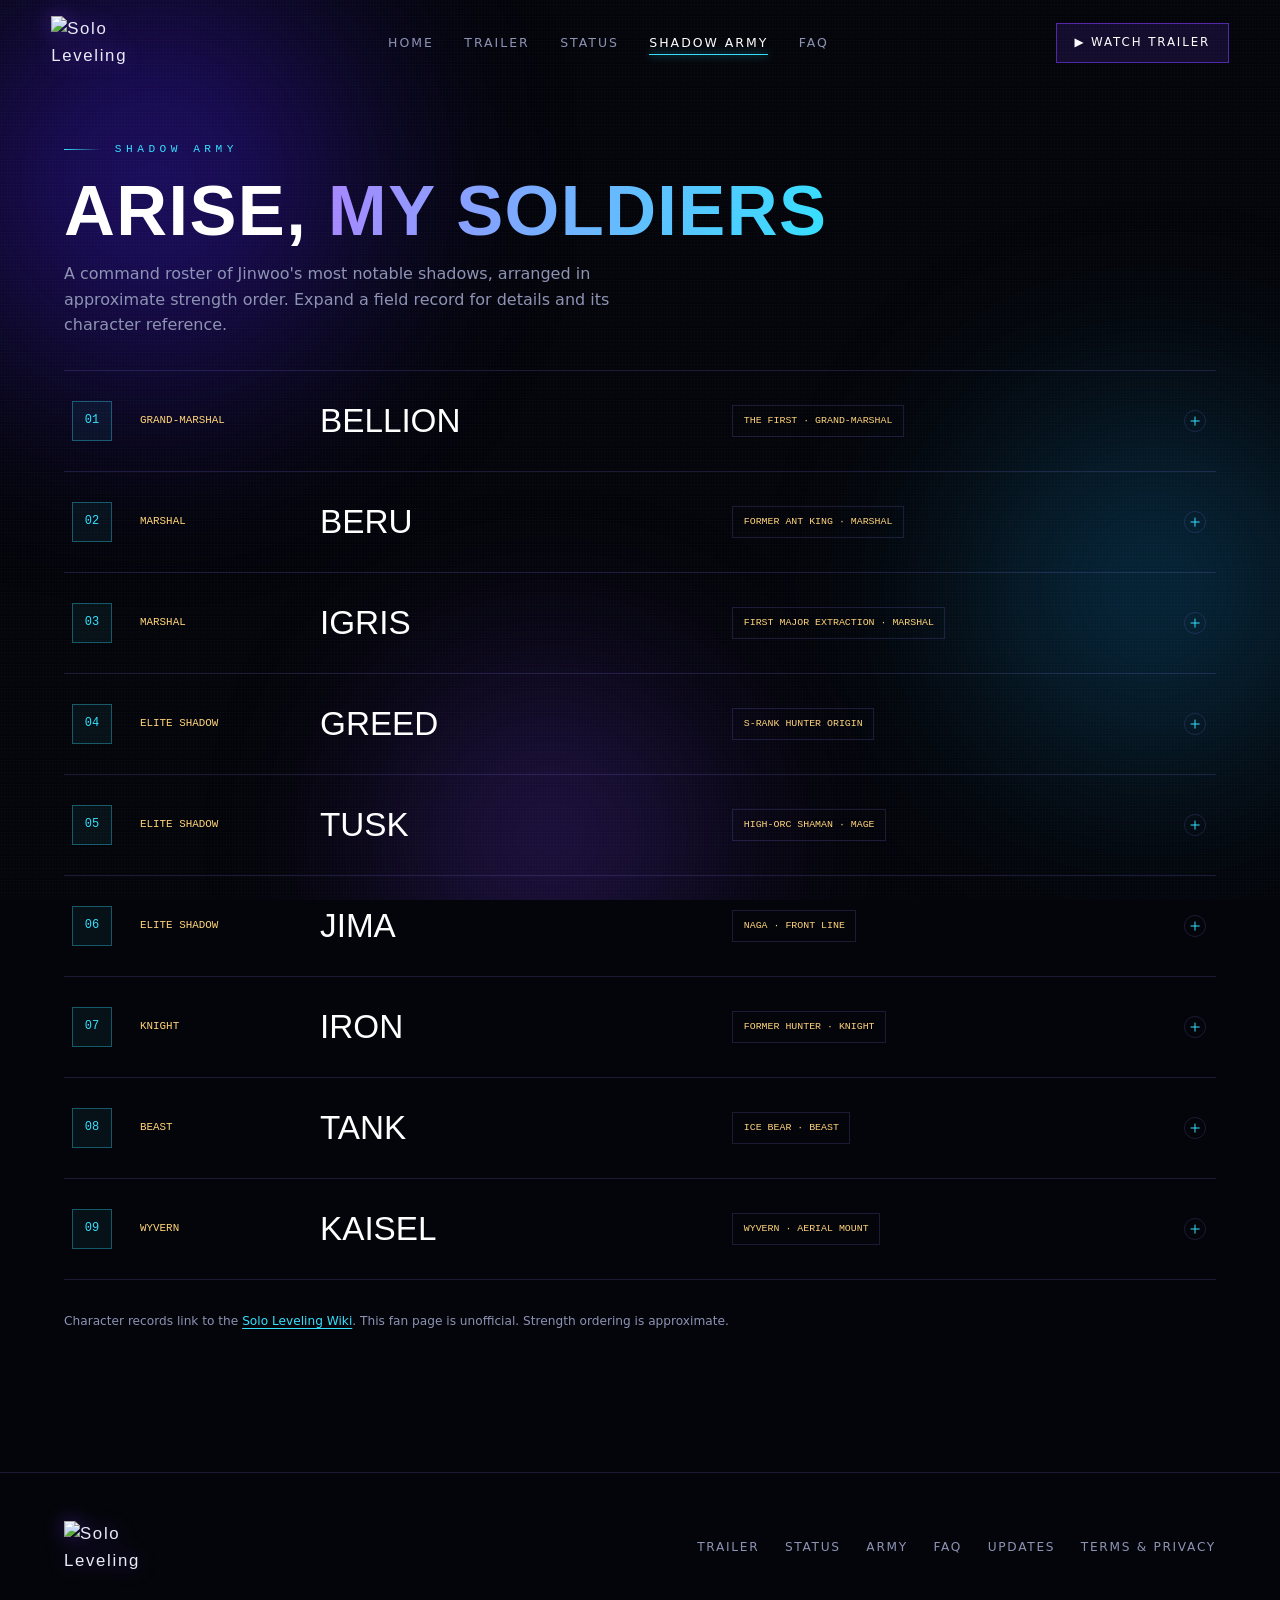
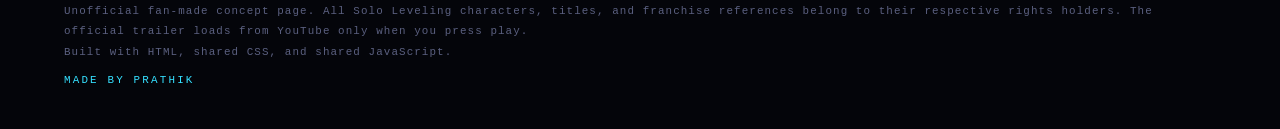
==== commit eef21f29: "Upgrade character and shadow army pages" ====
--- a/army.html
+++ b/army.html
@@ -41,65 +41,47 @@
   <div class="wrap">
     <div class="eyebrow reveal">Shadow army</div>
     <h2 class="sec-title reveal d1">Arise, <em>my soldiers</em></h2>
-    <p class="sec-sub reveal d2">A scroll-through field roster of Jinwoo's most notable shadows, arranged in approximate strength order. Portraits link to their reference pages.</p>
+    <p class="sec-sub reveal d2">A command roster of Jinwoo's most notable shadows, arranged in approximate strength order. Expand a field record for details and its character reference.</p>
 
     <div class="shadow-roster">
-      <article class="shadow-entry reveal">
-        <a class="shadow-portrait" href="https://solo-leveling.fandom.com/wiki/Bellion" target="_blank" rel="noopener noreferrer" aria-label="Bellion portrait source">
-          <img src="https://static.wikia.nocookie.net/solo-leveling/images/d/de/Bellion1.jpg/revision/latest/scale-to-width-down/900?cb=20210908183510" alt="Bellion, the Grand-Marshal shadow" loading="lazy">
-        </a>
-        <div class="shadow-info"><span class="shadow-index">01 / GRAND-MARSHAL</span><h3>Bellion</h3><p>The strongest known soldier in Jinwoo's army, born from the fruit of the World Tree and loyal to the Shadow Monarch.</p><span class="shadow-tag">The first · Grand-Marshal</span></div>
-      </article>
-      <article class="shadow-entry reveal">
-        <a class="shadow-portrait" href="https://solo-leveling.fandom.com/wiki/Beru" target="_blank" rel="noopener noreferrer" aria-label="Beru portrait source">
-          <img src="https://static.wikia.nocookie.net/solo-leveling/images/1/1b/Beru0.jpg/revision/latest/scale-to-width-down/900?cb=20250130140143" alt="Beru, the former Ant King turned shadow" loading="lazy">
-        </a>
-        <div class="shadow-info"><span class="shadow-index">02 / MARSHAL</span><h3>Beru</h3><p>The Ant King became one of Jinwoo's most powerful shadows, known for extreme speed, strength, and fierce devotion.</p><span class="shadow-tag">Former Ant King · Marshal</span></div>
-      </article>
-      <article class="shadow-entry reveal">
-        <a class="shadow-portrait" href="https://solo-leveling.fandom.com/wiki/Igris" target="_blank" rel="noopener noreferrer" aria-label="Igris portrait source">
-          <img src="https://static.wikia.nocookie.net/solo-leveling/images/d/d7/Igris22.jpeg/revision/latest/scale-to-width-down/900?cb=20250130123238" alt="Igris, the crimson-armored knight" loading="lazy">
-        </a>
-        <div class="shadow-info"><span class="shadow-index">03 / MARSHAL</span><h3>Igris</h3><p>Jinwoo's first major shadow, the crimson-armored knight whose loyalty and swordsmanship never waver.</p><span class="shadow-tag">First major extraction · Marshal</span></div>
-      </article>
-      <article class="shadow-entry reveal">
-        <a class="shadow-portrait" href="https://solo-leveling.fandom.com/wiki/Greed" target="_blank" rel="noopener noreferrer" aria-label="Greed portrait source">
-          <img src="https://static.wikia.nocookie.net/solo-leveling/images/2/2f/Greed2.jpg/revision/latest/scale-to-width-down/900?cb=20210420162307" alt="Greed, the shadow extracted from Hwang Dongsoo" loading="lazy">
-        </a>
-        <div class="shadow-info"><span class="shadow-index">04 / ELITE SHADOW</span><h3>Greed</h3><p>Extracted from the S-rank hunter Hwang Dongsoo and later counted among Jinwoo's strongest elite soldiers.</p><span class="shadow-tag">S-rank hunter origin</span></div>
-      </article>
-      <article class="shadow-entry reveal">
-        <a class="shadow-portrait" href="https://solo-leveling.fandom.com/wiki/Tusk" target="_blank" rel="noopener noreferrer" aria-label="Tusk portrait source">
-          <img src="https://static.wikia.nocookie.net/solo-leveling/images/d/d9/Tusk0.jpg/revision/latest/scale-to-width-down/900?cb=20250205103358" alt="Tusk, the high-orc shaman shadow" loading="lazy">
-        </a>
-        <div class="shadow-info"><span class="shadow-index">05 / ELITE SHADOW</span><h3>Tusk</h3><p>Once the high-orc shaman Kargalgan, Tusk brings powerful magic and long-range support to the army.</p><span class="shadow-tag">High-orc shaman · Mage</span></div>
-      </article>
-      <article class="shadow-entry reveal">
-        <a class="shadow-portrait" href="https://solo-leveling.fandom.com/wiki/Jima" target="_blank" rel="noopener noreferrer" aria-label="Jima portrait source">
-          <img src="https://static.wikia.nocookie.net/solo-leveling/images/6/6a/Jima1.jpg/revision/latest/scale-to-width-down/900?cb=20240404124459" alt="Jima, the giant naga shadow" loading="lazy">
-        </a>
-        <div class="shadow-info"><span class="shadow-index">06 / ELITE SHADOW</span><h3>Jima</h3><p>A giant naga shadow with a formidable build, added to the ranks after Jinwoo's battles in Japan.</p><span class="shadow-tag">Naga · Front line</span></div>
-      </article>
-      <article class="shadow-entry reveal">
-        <a class="shadow-portrait" href="https://solo-leveling.fandom.com/wiki/Iron" target="_blank" rel="noopener noreferrer" aria-label="Iron portrait source">
-          <img src="https://static.wikia.nocookie.net/solo-leveling/images/e/e3/Iron_3.jpeg/revision/latest/scale-to-width-down/900?cb=20250130114211" alt="Iron, the armored shadow soldier" loading="lazy">
-        </a>
-        <div class="shadow-info"><span class="shadow-index">07 / KNIGHT</span><h3>Iron</h3><p>Formerly hunter Kim Chul, Iron is a heavy-hitting bruiser whose imposing armor suits the front line.</p><span class="shadow-tag">Former hunter · Knight</span></div>
-      </article>
-      <article class="shadow-entry reveal">
-        <a class="shadow-portrait" href="https://solo-leveling.fandom.com/wiki/Tank" target="_blank" rel="noopener noreferrer" aria-label="Tank portrait source">
-          <img src="https://static.wikia.nocookie.net/solo-leveling/images/b/bd/Tank4.jpg/revision/latest/scale-to-width-down/900?cb=20250130135752" alt="Tank, the ice-bear shadow" loading="lazy">
-        </a>
-        <div class="shadow-info"><span class="shadow-index">08 / BEAST</span><h3>Tank</h3><p>An ice-bear shadow from the early dungeon raids, Tank serves as a powerful mount and frontline beast.</p><span class="shadow-tag">Ice bear · Beast</span></div>
-      </article>
-      <article class="shadow-entry reveal">
-        <a class="shadow-portrait" href="https://solo-leveling.fandom.com/wiki/Kaisel" target="_blank" rel="noopener noreferrer" aria-label="Kaisel portrait source">
-          <img src="https://static.wikia.nocookie.net/solo-leveling/images/9/90/Kaisel1.jpg/revision/latest/scale-to-width-down/900?cb=20210922223323" alt="Kaisel, the wyvern shadow mount" loading="lazy">
-        </a>
-        <div class="shadow-info"><span class="shadow-index">09 / WYVERN</span><h3>Kaisel</h3><p>The wyvern Jinwoo claimed from the Demon Castle, serving as the Shadow Monarch's swift aerial mount.</p><span class="shadow-tag">Wyvern · Aerial mount</span></div>
-      </article>
+      <details class="shadow-entry reveal">
+        <summary class="shadow-summary"><span class="shadow-index">01</span><span class="shadow-rank">Grand-Marshal</span><span class="shadow-name">Bellion</span><span class="shadow-tag">The first · Grand-Marshal</span><span class="shadow-toggle" aria-hidden="true"></span></summary>
+        <div class="shadow-info"><p>The strongest known soldier in Jinwoo's army, born from the fruit of the World Tree and loyal to the Shadow Monarch.</p><a class="shadow-reference" href="https://solo-leveling.fandom.com/wiki/Bellion" target="_blank" rel="noopener noreferrer">Open character record</a></div>
+      </details>
+      <details class="shadow-entry reveal">
+        <summary class="shadow-summary"><span class="shadow-index">02</span><span class="shadow-rank">Marshal</span><span class="shadow-name">Beru</span><span class="shadow-tag">Former Ant King · Marshal</span><span class="shadow-toggle" aria-hidden="true"></span></summary>
+        <div class="shadow-info"><p>The Ant King became one of Jinwoo's most powerful shadows, known for extreme speed, strength, and fierce devotion.</p><a class="shadow-reference" href="https://solo-leveling.fandom.com/wiki/Beru" target="_blank" rel="noopener noreferrer">Open character record</a></div>
+      </details>
+      <details class="shadow-entry reveal">
+        <summary class="shadow-summary"><span class="shadow-index">03</span><span class="shadow-rank">Marshal</span><span class="shadow-name">Igris</span><span class="shadow-tag">First major extraction · Marshal</span><span class="shadow-toggle" aria-hidden="true"></span></summary>
+        <div class="shadow-info"><p>Jinwoo's first major shadow, the crimson-armored knight whose loyalty and swordsmanship never waver.</p><a class="shadow-reference" href="https://solo-leveling.fandom.com/wiki/Igris" target="_blank" rel="noopener noreferrer">Open character record</a></div>
+      </details>
+      <details class="shadow-entry reveal">
+        <summary class="shadow-summary"><span class="shadow-index">04</span><span class="shadow-rank">Elite Shadow</span><span class="shadow-name">Greed</span><span class="shadow-tag">S-rank hunter origin</span><span class="shadow-toggle" aria-hidden="true"></span></summary>
+        <div class="shadow-info"><p>Extracted from the S-rank hunter Hwang Dongsoo and later counted among Jinwoo's strongest elite soldiers.</p><a class="shadow-reference" href="https://solo-leveling.fandom.com/wiki/Greed" target="_blank" rel="noopener noreferrer">Open character record</a></div>
+      </details>
+      <details class="shadow-entry reveal">
+        <summary class="shadow-summary"><span class="shadow-index">05</span><span class="shadow-rank">Elite Shadow</span><span class="shadow-name">Tusk</span><span class="shadow-tag">High-orc shaman · Mage</span><span class="shadow-toggle" aria-hidden="true"></span></summary>
+        <div class="shadow-info"><p>Once the high-orc shaman Kargalgan, Tusk brings powerful magic and long-range support to the army.</p><a class="shadow-reference" href="https://solo-leveling.fandom.com/wiki/Tusk" target="_blank" rel="noopener noreferrer">Open character record</a></div>
+      </details>
+      <details class="shadow-entry reveal">
+        <summary class="shadow-summary"><span class="shadow-index">06</span><span class="shadow-rank">Elite Shadow</span><span class="shadow-name">Jima</span><span class="shadow-tag">Naga · Front line</span><span class="shadow-toggle" aria-hidden="true"></span></summary>
+        <div class="shadow-info"><p>A giant naga shadow with a formidable build, added to the ranks after Jinwoo's battles in Japan.</p><a class="shadow-reference" href="https://solo-leveling.fandom.com/wiki/Jima" target="_blank" rel="noopener noreferrer">Open character record</a></div>
+      </details>
+      <details class="shadow-entry reveal">
+        <summary class="shadow-summary"><span class="shadow-index">07</span><span class="shadow-rank">Knight</span><span class="shadow-name">Iron</span><span class="shadow-tag">Former hunter · Knight</span><span class="shadow-toggle" aria-hidden="true"></span></summary>
+        <div class="shadow-info"><p>Formerly hunter Kim Chul, Iron is a heavy-hitting bruiser whose imposing armor suits the front line.</p><a class="shadow-reference" href="https://solo-leveling.fandom.com/wiki/Iron" target="_blank" rel="noopener noreferrer">Open character record</a></div>
+      </details>
+      <details class="shadow-entry reveal">
+        <summary class="shadow-summary"><span class="shadow-index">08</span><span class="shadow-rank">Beast</span><span class="shadow-name">Tank</span><span class="shadow-tag">Ice bear · Beast</span><span class="shadow-toggle" aria-hidden="true"></span></summary>
+        <div class="shadow-info"><p>An ice-bear shadow from the early dungeon raids, Tank serves as a powerful mount and frontline beast.</p><a class="shadow-reference" href="https://solo-leveling.fandom.com/wiki/Tank" target="_blank" rel="noopener noreferrer">Open character record</a></div>
+      </details>
+      <details class="shadow-entry reveal">
+        <summary class="shadow-summary"><span class="shadow-index">09</span><span class="shadow-rank">Wyvern</span><span class="shadow-name">Kaisel</span><span class="shadow-tag">Wyvern · Aerial mount</span><span class="shadow-toggle" aria-hidden="true"></span></summary>
+        <div class="shadow-info"><p>The wyvern Jinwoo claimed from the Demon Castle, serving as the Shadow Monarch's swift aerial mount.</p><a class="shadow-reference" href="https://solo-leveling.fandom.com/wiki/Kaisel" target="_blank" rel="noopener noreferrer">Open character record</a></div>
+      </details>
     </div>
-    <p class="shadow-credit">Character portraits: <a href="https://solo-leveling.fandom.com/wiki/Shadow_Soldiers" target="_blank" rel="noopener noreferrer">Solo Leveling Wiki</a>. This fan page is unofficial. Strength ordering is approximate.</p>
+    <p class="shadow-credit">Character records link to the <a href="https://solo-leveling.fandom.com/wiki/Shadow_Soldiers" target="_blank" rel="noopener noreferrer">Solo Leveling Wiki</a>. This fan page is unofficial. Strength ordering is approximate.</p>
   </div>
 </section></main>
 <footer>
--- a/styles.css
+++ b/styles.css
@@ -358,24 +358,11 @@
 .sys::after{right:-1px;bottom:-1px;border-left:0;border-top:0}
 .sys-head{display:flex;justify-content:space-between;align-items:flex-start;gap:1rem;flex-wrap:wrap;
   border-bottom:1px solid var(--line);padding-bottom:1.2rem;margin-bottom:1.8rem}
-.sys-head h3{font-family:var(--mono);font-size:.78rem;letter-spacing:.32em;color:var(--cyan);text-transform:uppercase}
-.lvl{font-family:var(--display);font-size:clamp(2.6rem,8vw,4.6rem);color:#fff;line-height:1}
-.lvl small{font-size:.3em;color:var(--muted);letter-spacing:.24em;display:block;font-family:var(--mono)}
-.stat-grid{display:grid;grid-template-columns:repeat(2,1fr);gap:1.4rem 2.6rem}
-.stat .top{display:flex;justify-content:space-between;font-family:var(--mono);font-size:.68rem;
-  letter-spacing:.22em;color:#c3c7e2;text-transform:uppercase;margin-bottom:.5rem}
-.stat .top b{color:var(--gold)}
-.bar{height:6px;background:rgba(255,255,255,.07);position:relative;overflow:hidden}
-.bar i{position:absolute;inset:0 auto 0 0;width:0;background:linear-gradient(90deg,var(--cyan),var(--violet));
-  transition:width 1.4s cubic-bezier(.2,.7,.2,1);box-shadow:0 0 14px var(--violet)}
-.bar::after{content:"";position:absolute;inset:0 auto 0 -40%;width:32%;opacity:0;background:linear-gradient(90deg,transparent,rgba(255,255,255,.85),transparent)}
-.sys.scanned .bar::after{opacity:1;animation:statScan 1s ease-out both}
-.sys.scanned .stat:nth-child(2) .bar::after{animation-delay:.12s}
-.sys.scanned .stat:nth-child(3) .bar::after{animation-delay:.24s}
-.sys.scanned .stat:nth-child(4) .bar::after{animation-delay:.36s}
-.sys.scanned .stat:nth-child(5) .bar::after{animation-delay:.48s}
-.sys.scanned .stat:nth-child(6) .bar::after{animation-delay:.6s}
-@keyframes statScan{from{transform:translateX(0)}to{transform:translateX(440%);opacity:0}}
+.sys-head h3{margin-top:.25rem;font-family:var(--mono);font-size:.78rem;font-weight:500;color:var(--cyan);text-transform:uppercase}
+.record-kicker,.section-kicker{font-family:var(--mono);font-size:.62rem;color:var(--muted);text-transform:uppercase}
+.record-status{display:flex;align-items:center;gap:.55rem;padding:.5rem .7rem;border:1px solid var(--line);
+  font-family:var(--mono);font-size:.62rem;color:var(--gold);text-transform:uppercase}
+.record-status i{width:.45rem;aspect-ratio:1;border-radius:50%;background:#88d9aa;box-shadow:0 0 10px rgba(136,217,170,.55)}
 .jinwoo-profile{display:grid;grid-template-columns:180px 1fr;gap:1.6rem;align-items:center;padding:1.5rem 0 1.8rem;border-bottom:1px solid var(--line)}
 .jinwoo-portrait{position:relative;display:block;aspect-ratio:4/5;overflow:hidden;border:1px solid rgba(53,224,255,.3);background:radial-gradient(ellipse,rgba(83,49,158,.48),#080912 70%)}
 .jinwoo-portrait::before{content:"";position:absolute;z-index:1;inset:12%;border:1px solid rgba(53,224,255,.35);animation:portraitPulse 4s ease-in-out infinite}
@@ -384,19 +371,44 @@
 @keyframes portraitPulse{0%,100%{transform:scale(.94);opacity:.35}50%{transform:scale(1.04);opacity:.9}}
 @keyframes portraitFloat{0%,100%{transform:scale(1) translateY(0)}50%{transform:scale(1.035) translateY(-4px)}}
 @keyframes portraitSweep{0%,12%{top:-25%}62%,100%{top:110%}}
-.profile-kicker{font-family:var(--mono);font-size:.64rem;letter-spacing:.2em;color:var(--cyan)}
-.jinwoo-bio h3{font-family:var(--display);font-size:clamp(1.7rem,3.6vw,2.8rem);line-height:1.06;color:#fff;text-transform:uppercase;margin:.55rem 0 .8rem}
+.profile-kicker{font-family:var(--mono);font-size:.64rem;color:var(--cyan);text-transform:uppercase}
+.jinwoo-bio h3{font-family:var(--display);font-size:2.2rem;line-height:1.06;color:#fff;text-transform:uppercase;margin:.55rem 0 .8rem}
 .jinwoo-bio p{max-width:62ch;color:#b6bad3;font-size:.9rem;line-height:1.75}
-.ability-list{display:flex;flex-wrap:wrap;gap:.5rem;margin-top:1rem}
-.ability-list span{padding:.38rem .55rem;border:1px solid rgba(53,224,255,.24);font-family:var(--mono);font-size:.58rem;letter-spacing:.1em;color:#c9eaff;text-transform:uppercase}
-.stat-disclaimer,.profile-source{font-family:var(--mono);font-size:.62rem;letter-spacing:.08em;color:var(--muted)}
-.stat-disclaimer{margin:1.1rem 0}
-.profile-source{margin-top:1.5rem}
+.profile-metrics{display:grid;grid-template-columns:repeat(3,minmax(0,1fr));gap:.8rem;margin-top:1.15rem}
+.profile-metric{padding:.75rem 0 0;border-top:1px solid var(--line)}
+.profile-metric span{display:block;font-family:var(--mono);font-size:.56rem;color:var(--muted);text-transform:uppercase}
+.profile-metric strong{display:block;margin-top:.4rem;font-family:var(--mono);font-size:.68rem;line-height:1.45;color:#fff}
+.record-section{padding:1.65rem 0;border-top:1px solid var(--line)}
+.record-section-head{display:flex;justify-content:space-between;align-items:end;gap:1rem;margin-bottom:1rem}
+.record-section-head h3{margin-top:.35rem;font-family:var(--display);font-size:1.65rem;line-height:1.15;color:#fff;text-transform:uppercase}
+.section-note{max-width:25rem;margin:0;color:var(--muted);font-size:.72rem;text-align:right}
+.attribute-list{display:grid;grid-template-columns:repeat(2,minmax(0,1fr));column-gap:2rem;margin:0}
+.attribute-row{display:grid;grid-template-columns:minmax(8rem,.75fr) 1.25fr;align-items:center;gap:1rem;padding:.85rem 0;border-top:1px solid rgba(255,255,255,.08)}
+.attribute-row dt{display:flex;align-items:center;gap:.7rem;font-family:var(--mono);font-size:.74rem;color:#fff;text-transform:uppercase}
+.attribute-row dt span,.weapon-number{font-family:var(--mono);font-size:.62rem;color:var(--cyan)}
+.attribute-row dd{margin:0;color:#b6bad3;font-size:.78rem;line-height:1.5}
+.weapon-list{display:grid;grid-template-columns:repeat(2,minmax(0,1fr));column-gap:2rem;margin:0;padding:0;list-style:none}
+.weapon-list li{display:grid;grid-template-columns:2rem minmax(0,1fr);align-items:center;gap:.7rem;min-height:48px;border-top:1px solid rgba(255,255,255,.08)}
+.weapon-name{color:#e7e9f5;font-size:.82rem}
+.skill-groups{display:grid;grid-template-columns:repeat(2,minmax(0,1fr));gap:1.6rem 2rem}
+.skill-group{padding-top:.85rem;border-top:1px solid var(--line)}
+.skill-group h4{margin-bottom:.45rem;font-family:var(--mono);font-size:.66rem;font-weight:500;color:var(--gold);text-transform:uppercase}
+.skill-list{margin:0;padding:0;list-style:none}
+.skill-list li{display:flex;flex-direction:column;gap:.2rem;padding:.62rem 0;border-top:1px solid rgba(255,255,255,.07)}
+.skill-list strong{font-family:var(--display);font-size:.98rem;font-weight:500;color:#fff}
+.skill-list span{color:#aeb3cd;font-size:.75rem;line-height:1.5}
+.spoiler-label{padding:.4rem .55rem;border:1px solid rgba(255,212,121,.3);font-family:var(--mono);font-size:.58rem;color:var(--gold);text-transform:uppercase}
+.combat-ledger{display:grid;grid-template-columns:minmax(14rem,.85fr) 1.4fr;gap:2rem;align-items:start}
+.kill-total{padding:1rem 0;border-top:1px solid var(--gold);border-bottom:1px solid var(--gold)}
+.kill-total>span{font-family:var(--mono);font-size:.62rem;color:var(--muted);text-transform:uppercase}
+.kill-total strong{display:block;margin:.4rem 0;font-family:var(--display);font-size:1.65rem;font-weight:500;color:var(--gold);text-transform:uppercase}
+.kill-total p{margin:0;color:#aeb3cd;font-size:.74rem;line-height:1.55}
+.kill-list{margin:0;padding:0;list-style:none}
+.kill-list li{display:flex;justify-content:space-between;align-items:center;gap:1rem;padding:.85rem 0;border-top:1px solid rgba(255,255,255,.08)}
+.kill-list strong{font-family:var(--display);font-size:1rem;font-weight:500;color:#fff}
+.kill-list span{font-family:var(--mono);font-size:.6rem;color:var(--muted);text-align:right;text-transform:uppercase}
+.profile-source{margin-top:1.5rem;font-family:var(--mono);font-size:.62rem;color:var(--muted);line-height:1.7}
 .profile-source a{color:var(--cyan);text-decoration:underline;text-underline-offset:3px}
-.class-row{display:grid;grid-template-columns:repeat(3,1fr);gap:1rem;margin-top:2.2rem}
-.class-card{border:1px solid var(--line);background:rgba(255,255,255,.025);padding:1.1rem;text-align:center}
-.class-card b{display:block;font-family:var(--display);font-size:1.35rem;color:#fff;letter-spacing:.05em}
-.class-card span{font-family:var(--mono);font-size:.6rem;letter-spacing:.24em;color:var(--muted);text-transform:uppercase}
 
 /* ============ SHADOW ARMY ============ */
 .army{display:grid;grid-template-columns:repeat(auto-fit,minmax(230px,1fr));gap:1.2rem;margin-top:3rem}
@@ -428,20 +440,27 @@
 .card:hover .wire{transform:scale(1.35);border-color:rgba(53,224,255,.5)}
 
 /* ============ SHADOW ROSTER ============ */
-.shadow-roster{margin-top:3rem;display:grid;gap:2rem}
-.shadow-entry{min-height:66vh;display:grid;grid-template-columns:minmax(260px,.85fr) 1fr;gap:clamp(2rem,7vw,6rem);
-  align-items:center;padding:2.5rem 0;border-bottom:1px solid var(--line);scroll-margin-top:100px}
-.shadow-entry:nth-child(even) .shadow-portrait{order:2}
-.shadow-portrait{position:relative;display:grid;place-items:center;min-height:420px;height:min(62vh,680px);overflow:hidden;
-  border:1px solid rgba(123,60,255,.32);background:radial-gradient(ellipse at 50% 70%,rgba(89,45,169,.32),transparent 68%),#080912}
-.shadow-portrait::after{content:"";position:absolute;inset:0;pointer-events:none;background:linear-gradient(0deg,rgba(4,5,10,.56),transparent 35%,rgba(4,5,10,.08))}
-.shadow-portrait img{width:100%;height:100%;object-fit:contain;transition:transform .55s cubic-bezier(.2,.7,.2,1),filter .55s;filter:drop-shadow(0 18px 40px rgba(0,0,0,.48))}
-.shadow-portrait:hover img{transform:scale(1.04);filter:drop-shadow(0 18px 50px rgba(123,60,255,.35))}
-.shadow-info{max-width:560px}
-.shadow-index{font-family:var(--mono);font-size:.68rem;letter-spacing:.28em;color:var(--cyan)}
-.shadow-info h3{font-family:var(--display);font-size:clamp(3rem,7vw,6.5rem);line-height:.96;color:#fff;text-transform:uppercase;margin:.8rem 0 1.2rem;text-shadow:0 0 30px rgba(123,60,255,.35)}
-.shadow-info p{max-width:52ch;color:#b6bad3;font-size:1rem;line-height:1.8}
-.shadow-tag{display:inline-block;margin-top:1.6rem;padding:.45rem .7rem;border:1px solid var(--line);font-family:var(--mono);font-size:.64rem;letter-spacing:.15em;color:var(--gold);text-transform:uppercase}
+.shadow-roster{margin-top:2rem;border-top:1px solid var(--line)}
+.shadow-entry{border-bottom:1px solid var(--line);scroll-margin-top:100px}
+.shadow-summary{display:grid;grid-template-columns:3rem 10rem minmax(10rem,1fr) minmax(12rem,1.1fr) 1.5rem;
+  align-items:center;gap:1.25rem;min-height:100px;padding:1rem .5rem;cursor:pointer;list-style:none;transition:background .2s}
+.shadow-summary::-webkit-details-marker{display:none}
+.shadow-entry:hover>.shadow-summary,.shadow-entry[open]>.shadow-summary{background:linear-gradient(90deg,rgba(53,224,255,.05),transparent)}
+.shadow-summary:focus-visible{outline:2px solid var(--cyan);outline-offset:3px}
+.shadow-index{display:grid;place-items:center;width:2.5rem;aspect-ratio:1;border:1px solid rgba(53,224,255,.35);
+  background:rgba(53,224,255,.06);font-family:var(--mono);font-size:.75rem;color:var(--cyan)}
+.shadow-rank{font-family:var(--mono);font-size:.68rem;color:var(--gold);text-transform:uppercase}
+.shadow-name{font-family:var(--display);font-size:clamp(1.45rem,2.6vw,2.4rem);line-height:1.1;color:#fff;text-transform:uppercase}
+.shadow-tag{display:inline-block;width:fit-content;padding:.45rem .65rem;border:1px solid var(--line);font-family:var(--mono);
+  font-size:.62rem;color:var(--gold);text-transform:uppercase}
+.shadow-toggle{position:relative;width:1.35rem;aspect-ratio:1;border:1px solid var(--line);border-radius:50%}
+.shadow-toggle::before,.shadow-toggle::after{content:"";position:absolute;top:50%;left:50%;width:.55rem;height:1px;background:var(--cyan);transform:translate(-50%,-50%)}
+.shadow-toggle::after{transform:translate(-50%,-50%) rotate(90deg);transition:transform .2s}
+.shadow-entry[open] .shadow-toggle::after{transform:translate(-50%,-50%)}
+.shadow-info{max-width:68ch;padding:0 3rem 1.5rem 4.75rem}
+.shadow-info p{color:#b6bad3;font-size:.95rem;line-height:1.75}
+.shadow-reference{display:inline-block;margin-top:.8rem;font-family:var(--mono);font-size:.68rem;color:var(--cyan);text-transform:uppercase}
+.shadow-reference:hover,.shadow-credit a:hover{color:#fff}
 .shadow-credit{padding-top:2rem;color:var(--muted);font-size:.76rem}
 .shadow-credit a{color:var(--cyan);text-decoration:underline;text-underline-offset:3px}
 
@@ -541,18 +560,27 @@
 @media (max-width:760px){
   nav,.nav-cta{display:none}
   .burger{display:grid}
-  .stat-grid{grid-template-columns:1fr}
-  .class-row{grid-template-columns:1fr}
   .cd-item b{font-size:1.7rem}
   .countdown{gap:1.1rem}
   .pbtn{width:64px;height:64px}
   .pbtn svg{width:18px;height:18px}
-  .jinwoo-profile{grid-template-columns:120px 1fr;gap:1rem}
-  .ability-list span{font-size:.52rem}
-  .shadow-entry{min-height:unset;grid-template-columns:1fr;gap:1.5rem;padding:2rem 0}
-  .shadow-entry:nth-child(even) .shadow-portrait{order:0}
-  .shadow-portrait{height:min(65vh,540px);min-height:320px}
-  .shadow-info h3{font-size:3.5rem}
+  .jinwoo-profile{grid-template-columns:140px minmax(0,1fr);gap:1rem}
+  .jinwoo-bio h3{font-size:1.8rem}
+  .profile-metrics{grid-template-columns:1fr;gap:.5rem}
+  .attribute-list,.weapon-list,.skill-groups{grid-template-columns:1fr}
+  .attribute-row{grid-template-columns:minmax(7.5rem,.8fr) 1.2fr}
+  .record-section-head{align-items:flex-start;flex-direction:column}
+  .section-note{text-align:left}
+  .combat-ledger{grid-template-columns:1fr;gap:1rem}
+  .kill-list li{align-items:flex-start;flex-direction:column;gap:.25rem}
+  .kill-list span{text-align:left}
+  .shadow-summary{grid-template-columns:2.6rem minmax(0,1fr) 1.4rem;grid-template-rows:auto auto auto;gap:.45rem .8rem;min-height:unset;padding:1rem .1rem}
+  .shadow-index{grid-column:1;grid-row:1 / span 3}
+  .shadow-rank{grid-column:2;grid-row:1}
+  .shadow-name{grid-column:2;grid-row:2;font-size:1.7rem}
+  .shadow-tag{grid-column:2;grid-row:3;font-size:.58rem;white-space:normal}
+  .shadow-toggle{grid-column:3;grid-row:1}
+  .shadow-info{padding:0 2.25rem 1.2rem 3.4rem}
 }
 @media (max-width:420px){
   .hero-h1{font-size:3.1rem}
@@ -560,7 +588,7 @@
   .jinwoo-profile{grid-template-columns:1fr}
   .jinwoo-portrait{width:min(220px,70%);margin-inline:auto}
   .jinwoo-bio{text-align:center}
-  .ability-list{justify-content:center}
+  .jinwoo-bio h3{font-size:1.65rem}
 }
 @media (prefers-reduced-motion:reduce){
   *{animation-duration:.001ms !important;animation-iteration-count:1 !important;transition-duration:.01ms !important}
